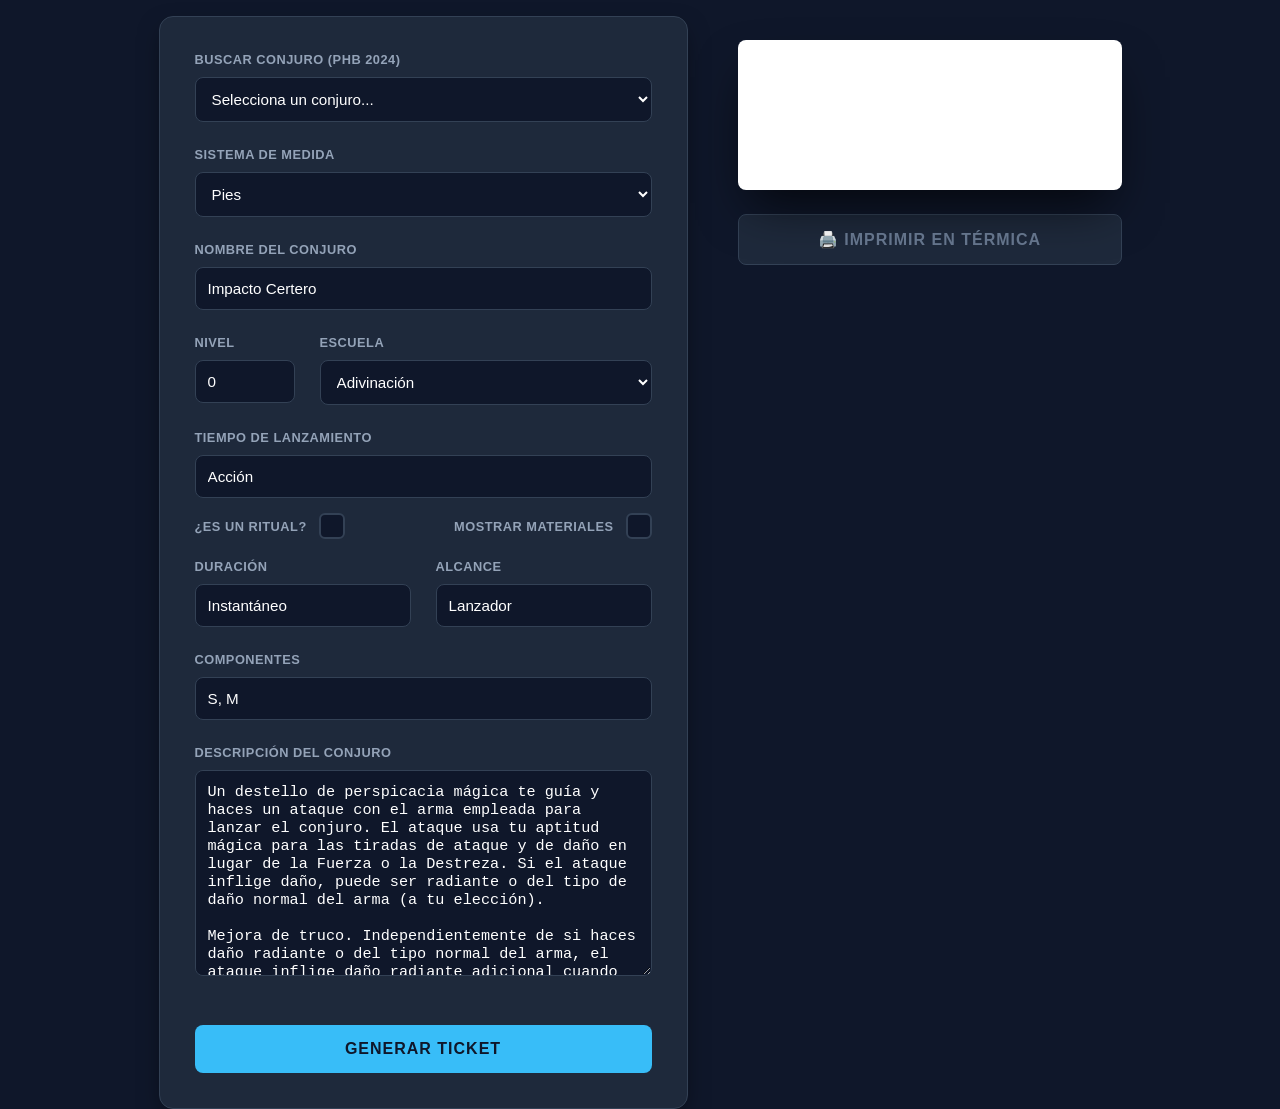
==== web/index.html @ 55b4f03f "Plantilla Conjuro" ====
<!DOCTYPE html>
<ht lang="es">

    <head>
        <meta charset="UTF-8">
        <title>Generador de Tickets D&D 2024</title>
        <style>
            :root {
                --bg-dark: #0f172a;
                --bg-card: #1e293b;
                --text-main: #f1f5f9;
                --accent: #38bdf8;
                --border-ui: #334155;
            }

            body {
                font-family: 'Segoe UI', Tahoma, Geneva, Verdana, sans-serif;
                margin: 0;
                padding-top: 1em;
                background-color: var(--bg-dark);
                color: var(--text-main);
                display: flex;
                flex-direction: column;
                align-items: center;
            }

            h2 {
                color: var(--accent);
                text-align: center;
                text-shadow: 0 2px 4px rgba(0, 0, 0, 0.3);
                display: none;
            }

            .main-container {
                display: flex;
                gap: 50px;
                max-width: 1200px;
                width: 100%;
                justify-content: center;
                align-items: flex-start;
            }

            #ticketForm {
                background: var(--bg-card);
                padding: 35px;
                border-radius: 14px;
                box-shadow: 0 10px 25px -5px rgba(0, 0, 0, 0.5);
                flex: 1;
                border: 1px solid var(--border-ui);
            }

            .form-row {
                display: flex;
                gap: 25px;
            }

            .form-group {
                flex: 1;
                margin-bottom: 25px;
            }

            label {
                display: block;
                font-size: 0.8rem;
                color: #94a3b8;
                font-weight: 700;
                text-transform: uppercase;
                margin-bottom: 10px;
                letter-spacing: 0.5px;
            }

            input,
            select,
            textarea {
                width: 100%;
                padding: 12px;
                background: var(--bg-dark);
                border: 1px solid var(--border-ui);
                border-radius: 8px;
                color: white;
                box-sizing: border-box;
                outline: none;
                transition: all 0.2s ease;
                font-size: 0.95rem;
            }

            input:focus,
            textarea:focus,
            select:focus {
                border-color: var(--accent);
                box-shadow: 0 0 0 2px rgba(56, 189, 248, 0.2);
            }

            .ritual-container {
                margin-top: 15px;
                margin-bottom: -15px;
                display: flex;
                justify-content: space-between;
            }

            .checkbox-container {
                display: inline-flex;
                align-items: center;
                cursor: pointer;
                user-select: none;
                gap: 12px;
            }

            .checkbox-container input {
                display: none;
            }

            .checkmark {
                height: 22px;
                width: 22px;
                border: 2px solid var(--border-ui);
                border-radius: 6px;
                position: relative;
                background: var(--bg-dark);
                transition: 0.2s;
            }

            .checkbox-container input:checked+.checkmark {
                background: var(--accent);
                border-color: var(--accent);
            }

            .checkmark:after {
                content: "";
                position: absolute;
                display: none;
                left: 7px;
                top: 3px;
                width: 5px;
                height: 10px;
                border: solid var(--bg-dark);
                border-width: 0 2px 2px 0;
                transform: rotate(45deg);
            }

            .checkbox-container input:checked+.checkmark:after {
                display: block;
            }

            button {
                width: 100%;
                margin-top: 20px;
                padding: 15px;
                background: var(--accent);
                color: var(--bg-dark);
                border: none;
                border-radius: 8px;
                font-weight: 800;
                font-size: 1rem;
                cursor: pointer;
                transition: 0.3s;
                text-transform: uppercase;
                letter-spacing: 1px;
            }

            button:hover {
                filter: brightness(1.1);
                transform: translateY(-2px);
                box-shadow: 0 4px 15px rgba(56, 189, 248, 0.4);
            }

            .canvas-container {
                position: sticky;
                top: 40px;
            }

            #btnPrint {
                width: 384px;
                margin-top: 20px;
                padding: 15px;
                background: #1e293b;
                color: #64748b;
                border: 1px solid var(--border-ui);
                border-radius: 8px;
                font-weight: 800;
                font-size: 1rem;
                cursor: pointer;
                transition: 0.3s;
                text-transform: uppercase;
                letter-spacing: 1px;
                display: block;
            }

            #btnPrint:disabled {
                cursor: not-allowed;
            }

            #btnPrint:disabled:hover {
                filter: none;
                transform: none;
                box-shadow: none;
            }

            canvas {
                background: white;
                border-radius: 8px;
                box-shadow: 0 25px 50px -12px rgba(0, 0, 0, 0.7);
            }
        </style>
    </head>

    <body>

        <h2>Generador de Ticket de Conjuro</h2>

        <div class="main-container">
            <!-- FORMULARIO -->
            <form id="ticketForm">
                <div class="form-group">
                    <label>Buscar Conjuro (PHB 2024)</label>
                    <select id="conjuroSelector" onchange="cargarDatosConjuro()">
                        <option value="">Selecciona un conjuro...</option>
                    </select>
                </div>

                <div class="form-group">
                    <label>Sistema de Medida</label>
                    <select id="unidadSelector" onchange="guardarPreferencias(); cargarDatosConjuro()">
                        <option value="pies">Pies</option>
                        <option value="metros">Metros</option>
                    </select>
                </div>

                <div class="form-group">
                    <label>Nombre del Conjuro</label>
                    <input type="text" name="nombre" value="Impacto Certero">
                </div>

                <div class="form-row">
                    <div class="form-group" style="flex: 0 0 100px;">
                        <label>Nivel</label>
                        <input type="number" name="nivel" value="0">
                    </div>
                    <div class="form-group">
                        <label>Escuela</label>
                        <select name="escuela">
                            <option value="EV">Evocación</option>
                            <option value="A">Abjuración</option>
                            <option value="C">Conjuración</option>
                            <option value="N">Nigromancia</option>
                            <option value="T">Transmutación</option>
                            <option value="EN">Encantamiento</option>
                            <option value="D" selected>Adivinación</option>
                            <option value="I">Ilusión</option>
                        </select>
                    </div>
                </div>

                <div class="form-group">
                    <label>Tiempo de Lanzamiento</label>
                    <input type="text" name="tiempo" value="Acción">
                    <div class="ritual-container">
                        <label class="checkbox-container">
                            <span>¿Es un Ritual?</span>
                            <input type="checkbox" name="ritual" onchange="generarTicket()">
                            <span class="checkmark"></span>
                        </label>
                        <label class="checkbox-container">
                            <span>Mostrar Materiales</span>
                            <input type="checkbox" id="chkMateriales"
                                onchange="guardarPreferencias(); cargarDatosConjuro()">
                            <span class="checkmark"></span>
                        </label>
                    </div>
                </div>

                <div class="form-row">
                    <div class="form-group">
                        <label>Duración</label>
                        <input type="text" name="duracion" value="Instantáneo">
                    </div>
                    <div class="form-group">
                        <label>Alcance</label>
                        <input type="text" name="rango" value="Lanzador">
                    </div>
                </div>

                <div class="form-group">
                    <label>Componentes</label>
                    <input type="text" name="componentes" value="S, M">
                </div>

                <div class="form-group">
                    <label>Descripción del Conjuro</label>
                    <textarea name="text" rows="10">Un destello de perspicacia mágica te guía y haces un ataque con el arma empleada para lanzar el conjuro. El ataque usa tu aptitud mágica para las tiradas de ataque y de daño en lugar de la Fuerza o la Destreza. Si el ataque inflige daño, puede ser radiante o del tipo de daño normal del arma (a tu elección).

Mejora de truco. Independientemente de si haces daño radiante o del tipo normal del arma, el ataque inflige daño radiante adicional cuando alcanzas los niveles 5 (1d6), 11 (2d6) y 17 (3d6).

Fuente: Manual del Jugador 2024 p. 294</textarea>
                </div>

                <button type="button" onclick="generarTicket()">Generar Ticket</button>
            </form>

            <!-- PREVISUALIZACIÓN -->
            <div class="canvas-container">
                <canvas id="ticketCanvas" width="384"></canvas>
                <button id="btnPrint" onclick="imprimirTicket()" disabled>
                    🖨️ IMPRIMIR EN TÉRMICA
                </button>
            </div>

        </div>

        <script>
            const escuelaMapInv = { "Abjuración": "A", "Conjuración": "C", "Adivinación": "D", "Encantamiento": "EN", "Evocación": "EV", "Ilusión": "I", "Nigromancia": "N", "Transmutación": "T" };

            // --- GESTIÓN DE PREFERENCIAS ---

            function guardarPreferencias() {
                const unidad = document.getElementById('unidadSelector').value;
                const materiales = document.getElementById('chkMateriales').checked;

                localStorage.setItem('pref_unidad', unidad);
                localStorage.setItem('pref_materiales', materiales);
            }

            function cargarPreferencias() {
                const unidadGuardada = localStorage.getItem('pref_unidad');
                const materialesGuardados = localStorage.getItem('pref_materiales');

                if (unidadGuardada) {
                    document.getElementById('unidadSelector').value = unidadGuardada;
                }
                if (materialesGuardados !== null) {
                    document.getElementById('chkMateriales').checked = (materialesGuardados === 'true');
                }
            }

            let baseDeDatos = [];

            async function inicializarBD() {
                try {
                    const respuesta = await fetch('./datos/PHB2024.json');
                    baseDeDatos = await respuesta.json();

                    const selector = document.getElementById('conjuroSelector');
                    // Ordenar alfabéticamente para el buscador
                    baseDeDatos.sort((a, b) => a.nombre.localeCompare(b.nombre));

                    baseDeDatos.forEach((c, index) => {
                        const opt = document.createElement('option');
                        opt.value = index;
                        opt.textContent = c.nombre;
                        selector.appendChild(opt);
                    });
                } catch (e) {
                    console.error("Error cargando el JSON:", e);
                }
            }

            cargarPreferencias();
            inicializarBD();

            async function cargarDatosConjuro() {
                const idx = document.getElementById('conjuroSelector').value;
                if (idx === "") return;

                const c = baseDeDatos[idx];
                const unidad = document.getElementById('unidadSelector').value; // 'pies' o 'metros'
                const form = document.getElementById('ticketForm');

                // 1. Datos básicos y Escuela
                form.nombre.value = c.nombre;
                form.nivel.value = c.nivel;
                form.escuela.value = escuelaMapInv[c.escuela] || c.escuela;
                form.tiempo.value = c.tiempo_de_lanzamiento.replace(/\s*\(.*?\)/g, "").trim();
                form.ritual.checked = c.ritual;
                form.componentes.value = c.componentes.join(", ");

                // 2. Lógica de Alcance (Array [pies, metros] o String "Lanzador")
                if (Array.isArray(c.alcance)) {
                    form.rango.value = (unidad === 'pies') ? c.alcance[0] : c.alcance[1];
                } else {
                    form.rango.value = c.alcance;
                }

                // 3. Duración + Concentración
                let duracionFinal = c.duracion;
                if (c.concentracion) {
                    // "Hasta 1 minuto" -> "Concentración, hasta 1 minuto"
                    duracionFinal = `Concentración, ${c.duracion.toLowerCase()}`;
                }
                form.duracion.value = duracionFinal;

                // 4. Descripción (Limpieza de <br> e Itálicas para el Canvas)
                let rawDesc = "";
                if (Array.isArray(c.descripcion)) {
                    rawDesc = (unidad === 'pies') ? c.descripcion[0] : c.descripcion[1];
                } else {
                    rawDesc = c.descripcion;
                }

                // Convertimos <br> en saltos de línea y quitamos etiquetas <i>
                // El Canvas no entiende HTML, así que lo limpiamos para el textarea
                form.text.value = rawDesc
                    .replace(/<br\s*\/?>/gi, '\n')
                    .replace(/<\/?[^>]+(>|$)/g, "");

                // --- LÓGICA CONDICIONAL DE MATERIALES ---
                const mostrarMat = document.getElementById('chkMateriales').checked;

                if (mostrarMat && c.materiales) {
                    form.text.value = `${c.materiales}\n\n${form.text.value}`;
                }

                // 5. Autogenerar el ticket
                generarTicket();
            }

            const basePX = 22.4;
            const em = (val) => `${val * basePX}px`;

            const STYLE = {
                padding: 12,
                lineHeight: 30,
                paraSpacing: 12,
                borderRadius: 8,
                fonts: {
                    title: `${em(1.5)} scaly-sans-caps-bold`,
                    nivel: `bold 20.8px scaly-sans`,
                    subtitle: `${em(1)} scaly-sans-italic`,
                    label: `bold ${em(1)} scaly-sans-bold`,
                    body: `${em(1)} scaly-sans`,
                    italic: `${em(1)} scaly-sans-italic`,
                    boldItalic: `${em(1)} scaly-sans-bold-italic`
                }
            };

            async function cargarFuentes() {
                const fuentes = [
                    new FontFace("scaly-sans-caps-bold", 'url("fonts/ScalySansCaps-Bold.otf")'),
                    new FontFace("scaly-sans", 'url("fonts/Scaly Sans.otf")'),
                    new FontFace("scaly-sans-italic", 'url("fonts/Scaly Sans Italic.otf")'),
                    new FontFace("scaly-sans-bold", 'url("fonts/Scaly Sans Bold.otf")'),
                    new FontFace("scaly-sans-bold-italic", 'url("fonts/Scaly Sans Bold Italic.otf")')
                ];
                for (let f of fuentes) {
                    try { await f.load(); document.fonts.add(f); } catch (e) { }
                }
                await document.fonts.ready;
            }

            function schoolText(s) {
                const schools = { "EV": "Evocación", "A": "Abjuración", "C": "Conjuración", "N": "Nigromancia", "T": "Transmutación", "EN": "Encantamiento", "D": "Adivinación", "I": "Ilusión" };
                return schools[s] || s;
            }

            async function generarTicket() {
                await cargarFuentes();
                const form = document.getElementById("ticketForm");
                const data = Object.fromEntries(new FormData(form));
                const textLines = data.text.split("\n").map(l => l.trim()).filter(l => l !== "");

                const canvas = document.getElementById("ticketCanvas");
                const ctx = canvas.getContext("2d");
                const maxWidth = canvas.width - (STYLE.padding * 2);

                // --- LÓGICA DEL NOMBRE (CORREGIDA) ---
                const nivelTxt = "NIVEL " + data.nivel;
                ctx.font = STYLE.fonts.nivel;
                const nw = ctx.measureText(nivelTxt).width;
                // Espacio real: ancho total - padding izquierdo - ancho del cuadro nivel - padding derecho nivel
                const nombreMaxWidth = canvas.width - STYLE.padding - (nw + 11);

                ctx.font = STYLE.fonts.title;
                const wordsNombre = data.nombre.split(' ');
                let line1 = "";
                let line2 = "";
                let offsetY = 0;
                const nombreLineHeight = 28;

                for (let i = 0; i < wordsNombre.length; i++) {
                    let word = wordsNombre[i];
                    // Probamos si la palabra cabe en la línea 1
                    let testLine = line1 + word + " ";

                    // Medimos en Mayúsculas para asegurar el peor de los casos
                    if (ctx.measureText(testLine).width <= nombreMaxWidth) {
                        line1 = testLine;
                    } else {
                        // Si NO cabe, esta palabra y las siguientes van a la línea 2
                        line2 = wordsNombre.slice(i).join(" ");
                        offsetY = nombreLineHeight;
                        break;
                    }
                }

                // --- FASE 1: CÁLCULO DE ALTURA DINÁMICA ---
                let calcY = 220 + offsetY;
                textLines.forEach((line, index) => {
                    let currentX = STYLE.padding;
                    let boldPhase = line.startsWith("Mejora") || line.startsWith("Con un espacio");
                    line.split(' ').forEach(p => {
                        ctx.font = line.startsWith("Fuente:") ? STYLE.fonts.italic : (boldPhase ? STYLE.fonts.boldItalic : STYLE.fonts.body);
                        let m = ctx.measureText(p + " ");
                        if (currentX + m.width > STYLE.padding + maxWidth) {
                            currentX = STYLE.padding;
                            calcY += STYLE.lineHeight;
                        }
                        currentX += m.width;
                        if (boldPhase && p.includes('.')) boldPhase = false;
                    });
                    calcY += index < textLines.length - 1 ? STYLE.lineHeight + STYLE.paraSpacing : STYLE.lineHeight;
                });
                canvas.height = calcY + STYLE.padding;

                // --- FASE 2: DIBUJO ---
                ctx.fillStyle = "white"; ctx.beginPath(); ctx.roundRect(0, 0, canvas.width, canvas.height, STYLE.borderRadius); ctx.fill();
                ctx.strokeStyle = "black"; ctx.lineWidth = 5; ctx.stroke();
                ctx.lineWidth = 10; ctx.beginPath(); ctx.moveTo(0, 0); ctx.lineTo(canvas.width, 0); ctx.stroke();

                ctx.fillStyle = "black"; ctx.textAlign = "left"; ctx.textBaseline = "top";

                // Dibujar Nombre (Original, no Mayúsculas)
                ctx.font = (line2 === "") ? STYLE.fonts.title : `bold ${em(1.3)} scaly-sans-caps-bold`;
                ctx.fillText(line1, STYLE.padding, 15);
                if (line2 !== "") {
                    ctx.fillText(line2, STYLE.padding, 15 + nombreLineHeight);
                }

                // Dibujar Nivel
                ctx.font = STYLE.fonts.nivel;
                const nivelX = canvas.width - nw - STYLE.padding;
                ctx.lineWidth = 1.5;
                ctx.strokeRect(nivelX - 5, 12, nw + 10, 35);
                ctx.fillText(nivelTxt, nivelX, 18);

                // Escuela y Divisores con OFFSET
                ctx.font = STYLE.fonts.subtitle;
                ctx.fillText(schoolText(data.escuela), STYLE.padding, 60 + offsetY);

                const drawDivider = (y) => {
                    ctx.lineWidth = 3; ctx.beginPath(); ctx.moveTo(STYLE.padding, y); ctx.lineTo(canvas.width - STYLE.padding, y); ctx.stroke();
                };
                drawDivider(95 + offsetY);

                const drawData = (l, v, x, y, a = "left") => {
                    ctx.textAlign = a; ctx.font = STYLE.fonts.label; ctx.fillText(l, x, y);
                    ctx.font = STYLE.fonts.body; ctx.fillText(v, x, y + 22);
                };
                drawData("TIEMPO", data.tiempo + (form.ritual.checked ? " (Ritual)" : ""), STYLE.padding, 110 + offsetY);
                drawData("ALCANCE", data.rango, canvas.width - STYLE.padding, 110 + offsetY, "right");
                drawData("DURACIÓN", data.duracion, STYLE.padding, 165 + offsetY);
                drawData("COMP.", data.componentes, canvas.width - STYLE.padding, 165 + offsetY, "right");

                ctx.textAlign = "left"; drawDivider(215 + offsetY);

                // --- FASE 4: TEXTO PRINCIPAL (JUSTIFICADO) ---
                let drawY = 230 + offsetY;
                textLines.forEach(line => {
                    const palabrasOriginales = line.split(' ');
                    let lineaActual = [];
                    let anchoActual = 0;
                    let boldPhase = line.startsWith("Mejora") || line.startsWith("Con un espacio");
                    let isFuente = line.startsWith("Fuente:");

                    palabrasOriginales.forEach((palabra) => {
                        ctx.font = isFuente ? STYLE.fonts.italic : (boldPhase ? STYLE.fonts.boldItalic : STYLE.fonts.body);
                        let metrics = ctx.measureText(palabra + " ");

                        if (anchoActual + metrics.width > maxWidth) {
                            let xParaEstaLinea = STYLE.padding;
                            let anchoSinEspacios = 0;
                            lineaActual.forEach(p => { ctx.font = p.font; anchoSinEspacios += ctx.measureText(p.txt).width; });
                            let espacioExtra = (lineaActual.length > 1) ? (maxWidth - anchoSinEspacios) / (lineaActual.length - 1) : 0;

                            lineaActual.forEach(p => {
                                ctx.font = p.font;
                                ctx.fillText(p.txt, xParaEstaLinea, drawY);
                                xParaEstaLinea += ctx.measureText(p.txt).width + espacioExtra;
                            });
                            drawY += STYLE.lineHeight; lineaActual = []; anchoActual = 0;
                        }
                        ctx.font = isFuente ? STYLE.fonts.italic : (boldPhase ? STYLE.fonts.boldItalic : STYLE.fonts.body);
                        lineaActual.push({ txt: palabra, font: ctx.font });
                        anchoActual += metrics.width;
                        if (boldPhase && palabra.includes('.')) boldPhase = false;
                    });

                    let xFinal = STYLE.padding;
                    lineaActual.forEach(p => {
                        ctx.font = p.font; ctx.fillText(p.txt + " ", xFinal, drawY);
                        xFinal += ctx.measureText(p.txt + " ").width;
                    });
                    drawY += STYLE.lineHeight + STYLE.paraSpacing;
                });

                const btnPrint = document.getElementById('btnPrint');
                if (btnPrint) { btnPrint.disabled = false; btnPrint.style.background = "var(--accent)"; btnPrint.style.color = "var(--bg-dark)"; }
            }
        </script>

        <script type="module">
            import { ThermalPrinterClient, WebBluetoothAdapter } from './js/index.js';

            window.imprimirTicket = imprimirTicket;

            async function imprimirTicket() {
                const canvas = document.getElementById('ticketCanvas');
                const ctx = canvas.getContext('2d');
                const btnPrint = document.getElementById('btnPrint');

                try {
                    btnPrint.innerText = "⏳ CONECTANDO...";

                    // 1. Inicializar cliente (Asegúrate de que ThermalPrinterClient esté disponible)
                    const adapter = new WebBluetoothAdapter();
                    const printer = new ThermalPrinterClient(adapter);

                    // 2. Conectar (Abrirá el popup del navegador para elegir dispositivo)
                    await printer.connect();

                    btnPrint.innerText = "📄 IMPRIMIENDO...";

                    // 3. Obtener datos del canvas
                    const imageData = ctx.getImageData(0, 0, canvas.width, canvas.height);

                    // 4. Mandar a imprimir
                    await printer.print(imageData, {
                        dither: 'threshold',
                        brightness: 110,
                        intensity: 120
                    });

                    // 5. Desconectar
                    await printer.disconnect();

                    btnPrint.innerText = "✅ ¡HECHO!";
                    setTimeout(() => btnPrint.innerText = "🖨️ IMPRIMIR EN TÉRMICA", 3000);

                } catch (error) {
                    console.error("Error de impresión:", error);
                    alert("No se pudo conectar con la impresora. Asegúrate de tener el Bluetooth activo.");
                    btnPrint.innerText = "❌ ERROR AL IMPRIMIR";
                    setTimeout(() => btnPrint.innerText = "🖨️ IMPRIMIR EN TÉRMICA", 3000);
                }
            }
        </script>
    </body>

    </html>
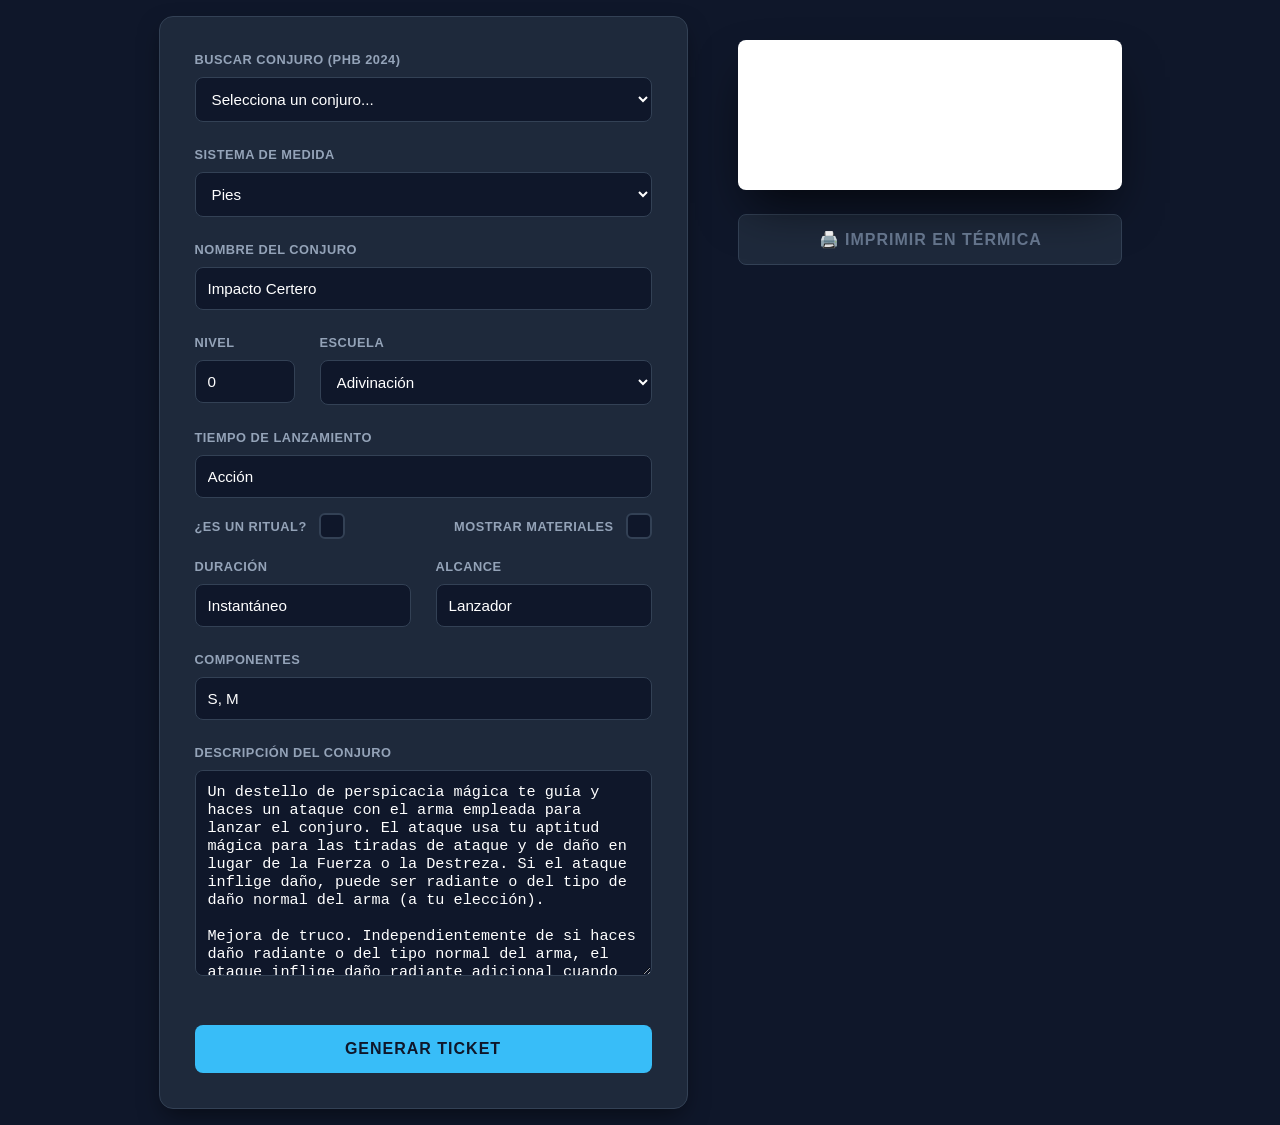
==== commit 913dbe8c: "Plantilla Conjuro" ====
--- a/web/index.html
+++ b/web/index.html
@@ -4,204 +4,7 @@
     <head>
         <meta charset="UTF-8">
         <title>Generador de Tickets D&D 2024</title>
-        <style>
-            :root {
-                --bg-dark: #0f172a;
-                --bg-card: #1e293b;
-                --text-main: #f1f5f9;
-                --accent: #38bdf8;
-                --border-ui: #334155;
-            }
-
-            body {
-                font-family: 'Segoe UI', Tahoma, Geneva, Verdana, sans-serif;
-                margin: 0;
-                padding-top: 1em;
-                background-color: var(--bg-dark);
-                color: var(--text-main);
-                display: flex;
-                flex-direction: column;
-                align-items: center;
-            }
-
-            h2 {
-                color: var(--accent);
-                text-align: center;
-                text-shadow: 0 2px 4px rgba(0, 0, 0, 0.3);
-                display: none;
-            }
-
-            .main-container {
-                display: flex;
-                gap: 50px;
-                max-width: 1200px;
-                width: 100%;
-                justify-content: center;
-                align-items: flex-start;
-            }
-
-            #ticketForm {
-                background: var(--bg-card);
-                padding: 35px;
-                border-radius: 14px;
-                box-shadow: 0 10px 25px -5px rgba(0, 0, 0, 0.5);
-                flex: 1;
-                border: 1px solid var(--border-ui);
-            }
-
-            .form-row {
-                display: flex;
-                gap: 25px;
-            }
-
-            .form-group {
-                flex: 1;
-                margin-bottom: 25px;
-            }
-
-            label {
-                display: block;
-                font-size: 0.8rem;
-                color: #94a3b8;
-                font-weight: 700;
-                text-transform: uppercase;
-                margin-bottom: 10px;
-                letter-spacing: 0.5px;
-            }
-
-            input,
-            select,
-            textarea {
-                width: 100%;
-                padding: 12px;
-                background: var(--bg-dark);
-                border: 1px solid var(--border-ui);
-                border-radius: 8px;
-                color: white;
-                box-sizing: border-box;
-                outline: none;
-                transition: all 0.2s ease;
-                font-size: 0.95rem;
-            }
-
-            input:focus,
-            textarea:focus,
-            select:focus {
-                border-color: var(--accent);
-                box-shadow: 0 0 0 2px rgba(56, 189, 248, 0.2);
-            }
-
-            .ritual-container {
-                margin-top: 15px;
-                margin-bottom: -15px;
-                display: flex;
-                justify-content: space-between;
-            }
-
-            .checkbox-container {
-                display: inline-flex;
-                align-items: center;
-                cursor: pointer;
-                user-select: none;
-                gap: 12px;
-            }
-
-            .checkbox-container input {
-                display: none;
-            }
-
-            .checkmark {
-                height: 22px;
-                width: 22px;
-                border: 2px solid var(--border-ui);
-                border-radius: 6px;
-                position: relative;
-                background: var(--bg-dark);
-                transition: 0.2s;
-            }
-
-            .checkbox-container input:checked+.checkmark {
-                background: var(--accent);
-                border-color: var(--accent);
-            }
-
-            .checkmark:after {
-                content: "";
-                position: absolute;
-                display: none;
-                left: 7px;
-                top: 3px;
-                width: 5px;
-                height: 10px;
-                border: solid var(--bg-dark);
-                border-width: 0 2px 2px 0;
-                transform: rotate(45deg);
-            }
-
-            .checkbox-container input:checked+.checkmark:after {
-                display: block;
-            }
-
-            button {
-                width: 100%;
-                margin-top: 20px;
-                padding: 15px;
-                background: var(--accent);
-                color: var(--bg-dark);
-                border: none;
-                border-radius: 8px;
-                font-weight: 800;
-                font-size: 1rem;
-                cursor: pointer;
-                transition: 0.3s;
-                text-transform: uppercase;
-                letter-spacing: 1px;
-            }
-
-            button:hover {
-                filter: brightness(1.1);
-                transform: translateY(-2px);
-                box-shadow: 0 4px 15px rgba(56, 189, 248, 0.4);
-            }
-
-            .canvas-container {
-                position: sticky;
-                top: 40px;
-            }
-
-            #btnPrint {
-                width: 384px;
-                margin-top: 20px;
-                padding: 15px;
-                background: #1e293b;
-                color: #64748b;
-                border: 1px solid var(--border-ui);
-                border-radius: 8px;
-                font-weight: 800;
-                font-size: 1rem;
-                cursor: pointer;
-                transition: 0.3s;
-                text-transform: uppercase;
-                letter-spacing: 1px;
-                display: block;
-            }
-
-            #btnPrint:disabled {
-                cursor: not-allowed;
-            }
-
-            #btnPrint:disabled:hover {
-                filter: none;
-                transform: none;
-                box-shadow: none;
-            }
-
-            canvas {
-                background: white;
-                border-radius: 8px;
-                box-shadow: 0 25px 50px -12px rgba(0, 0, 0, 0.7);
-            }
-        </style>
+        <link rel="stylesheet" href="css/main.css">
     </head>
 
     <body>
@@ -307,341 +110,8 @@
 
         </div>
 
-        <script>
-            const escuelaMapInv = { "Abjuración": "A", "Conjuración": "C", "Adivinación": "D", "Encantamiento": "EN", "Evocación": "EV", "Ilusión": "I", "Nigromancia": "N", "Transmutación": "T" };
-
-            // --- GESTIÓN DE PREFERENCIAS ---
-
-            function guardarPreferencias() {
-                const unidad = document.getElementById('unidadSelector').value;
-                const materiales = document.getElementById('chkMateriales').checked;
-
-                localStorage.setItem('pref_unidad', unidad);
-                localStorage.setItem('pref_materiales', materiales);
-            }
-
-            function cargarPreferencias() {
-                const unidadGuardada = localStorage.getItem('pref_unidad');
-                const materialesGuardados = localStorage.getItem('pref_materiales');
-
-                if (unidadGuardada) {
-                    document.getElementById('unidadSelector').value = unidadGuardada;
-                }
-                if (materialesGuardados !== null) {
-                    document.getElementById('chkMateriales').checked = (materialesGuardados === 'true');
-                }
-            }
-
-            let baseDeDatos = [];
-
-            async function inicializarBD() {
-                try {
-                    const respuesta = await fetch('./datos/PHB2024.json');
-                    baseDeDatos = await respuesta.json();
-
-                    const selector = document.getElementById('conjuroSelector');
-                    // Ordenar alfabéticamente para el buscador
-                    baseDeDatos.sort((a, b) => a.nombre.localeCompare(b.nombre));
-
-                    baseDeDatos.forEach((c, index) => {
-                        const opt = document.createElement('option');
-                        opt.value = index;
-                        opt.textContent = c.nombre;
-                        selector.appendChild(opt);
-                    });
-                } catch (e) {
-                    console.error("Error cargando el JSON:", e);
-                }
-            }
-
-            cargarPreferencias();
-            inicializarBD();
-
-            async function cargarDatosConjuro() {
-                const idx = document.getElementById('conjuroSelector').value;
-                if (idx === "") return;
-
-                const c = baseDeDatos[idx];
-                const unidad = document.getElementById('unidadSelector').value; // 'pies' o 'metros'
-                const form = document.getElementById('ticketForm');
-
-                // 1. Datos básicos y Escuela
-                form.nombre.value = c.nombre;
-                form.nivel.value = c.nivel;
-                form.escuela.value = escuelaMapInv[c.escuela] || c.escuela;
-                form.tiempo.value = c.tiempo_de_lanzamiento.replace(/\s*\(.*?\)/g, "").trim();
-                form.ritual.checked = c.ritual;
-                form.componentes.value = c.componentes.join(", ");
-
-                // 2. Lógica de Alcance (Array [pies, metros] o String "Lanzador")
-                if (Array.isArray(c.alcance)) {
-                    form.rango.value = (unidad === 'pies') ? c.alcance[0] : c.alcance[1];
-                } else {
-                    form.rango.value = c.alcance;
-                }
-
-                // 3. Duración + Concentración
-                let duracionFinal = c.duracion;
-                if (c.concentracion) {
-                    // "Hasta 1 minuto" -> "Concentración, hasta 1 minuto"
-                    duracionFinal = `Concentración, ${c.duracion.toLowerCase()}`;
-                }
-                form.duracion.value = duracionFinal;
-
-                // 4. Descripción (Limpieza de <br> e Itálicas para el Canvas)
-                let rawDesc = "";
-                if (Array.isArray(c.descripcion)) {
-                    rawDesc = (unidad === 'pies') ? c.descripcion[0] : c.descripcion[1];
-                } else {
-                    rawDesc = c.descripcion;
-                }
-
-                // Convertimos <br> en saltos de línea y quitamos etiquetas <i>
-                // El Canvas no entiende HTML, así que lo limpiamos para el textarea
-                form.text.value = rawDesc
-                    .replace(/<br\s*\/?>/gi, '\n')
-                    .replace(/<\/?[^>]+(>|$)/g, "");
-
-                // --- LÓGICA CONDICIONAL DE MATERIALES ---
-                const mostrarMat = document.getElementById('chkMateriales').checked;
-
-                if (mostrarMat && c.materiales) {
-                    form.text.value = `${c.materiales}\n\n${form.text.value}`;
-                }
-
-                // 5. Autogenerar el ticket
-                generarTicket();
-            }
-
-            const basePX = 22.4;
-            const em = (val) => `${val * basePX}px`;
-
-            const STYLE = {
-                padding: 12,
-                lineHeight: 30,
-                paraSpacing: 12,
-                borderRadius: 8,
-                fonts: {
-                    title: `${em(1.5)} scaly-sans-caps-bold`,
-                    nivel: `bold 20.8px scaly-sans`,
-                    subtitle: `${em(1)} scaly-sans-italic`,
-                    label: `bold ${em(1)} scaly-sans-bold`,
-                    body: `${em(1)} scaly-sans`,
-                    italic: `${em(1)} scaly-sans-italic`,
-                    boldItalic: `${em(1)} scaly-sans-bold-italic`
-                }
-            };
-
-            async function cargarFuentes() {
-                const fuentes = [
-                    new FontFace("scaly-sans-caps-bold", 'url("fonts/ScalySansCaps-Bold.otf")'),
-                    new FontFace("scaly-sans", 'url("fonts/Scaly Sans.otf")'),
-                    new FontFace("scaly-sans-italic", 'url("fonts/Scaly Sans Italic.otf")'),
-                    new FontFace("scaly-sans-bold", 'url("fonts/Scaly Sans Bold.otf")'),
-                    new FontFace("scaly-sans-bold-italic", 'url("fonts/Scaly Sans Bold Italic.otf")')
-                ];
-                for (let f of fuentes) {
-                    try { await f.load(); document.fonts.add(f); } catch (e) { }
-                }
-                await document.fonts.ready;
-            }
-
-            function schoolText(s) {
-                const schools = { "EV": "Evocación", "A": "Abjuración", "C": "Conjuración", "N": "Nigromancia", "T": "Transmutación", "EN": "Encantamiento", "D": "Adivinación", "I": "Ilusión" };
-                return schools[s] || s;
-            }
-
-            async function generarTicket() {
-                await cargarFuentes();
-                const form = document.getElementById("ticketForm");
-                const data = Object.fromEntries(new FormData(form));
-                const textLines = data.text.split("\n").map(l => l.trim()).filter(l => l !== "");
-
-                const canvas = document.getElementById("ticketCanvas");
-                const ctx = canvas.getContext("2d");
-                const maxWidth = canvas.width - (STYLE.padding * 2);
-
-                // --- LÓGICA DEL NOMBRE (CORREGIDA) ---
-                const nivelTxt = "NIVEL " + data.nivel;
-                ctx.font = STYLE.fonts.nivel;
-                const nw = ctx.measureText(nivelTxt).width;
-                // Espacio real: ancho total - padding izquierdo - ancho del cuadro nivel - padding derecho nivel
-                const nombreMaxWidth = canvas.width - STYLE.padding - (nw + 11);
-
-                ctx.font = STYLE.fonts.title;
-                const wordsNombre = data.nombre.split(' ');
-                let line1 = "";
-                let line2 = "";
-                let offsetY = 0;
-                const nombreLineHeight = 28;
-
-                for (let i = 0; i < wordsNombre.length; i++) {
-                    let word = wordsNombre[i];
-                    // Probamos si la palabra cabe en la línea 1
-                    let testLine = line1 + word + " ";
-
-                    // Medimos en Mayúsculas para asegurar el peor de los casos
-                    if (ctx.measureText(testLine).width <= nombreMaxWidth) {
-                        line1 = testLine;
-                    } else {
-                        // Si NO cabe, esta palabra y las siguientes van a la línea 2
-                        line2 = wordsNombre.slice(i).join(" ");
-                        offsetY = nombreLineHeight;
-                        break;
-                    }
-                }
-
-                // --- FASE 1: CÁLCULO DE ALTURA DINÁMICA ---
-                let calcY = 220 + offsetY;
-                textLines.forEach((line, index) => {
-                    let currentX = STYLE.padding;
-                    let boldPhase = line.startsWith("Mejora") || line.startsWith("Con un espacio");
-                    line.split(' ').forEach(p => {
-                        ctx.font = line.startsWith("Fuente:") ? STYLE.fonts.italic : (boldPhase ? STYLE.fonts.boldItalic : STYLE.fonts.body);
-                        let m = ctx.measureText(p + " ");
-                        if (currentX + m.width > STYLE.padding + maxWidth) {
-                            currentX = STYLE.padding;
-                            calcY += STYLE.lineHeight;
-                        }
-                        currentX += m.width;
-                        if (boldPhase && p.includes('.')) boldPhase = false;
-                    });
-                    calcY += index < textLines.length - 1 ? STYLE.lineHeight + STYLE.paraSpacing : STYLE.lineHeight;
-                });
-                canvas.height = calcY + STYLE.padding;
-
-                // --- FASE 2: DIBUJO ---
-                ctx.fillStyle = "white"; ctx.beginPath(); ctx.roundRect(0, 0, canvas.width, canvas.height, STYLE.borderRadius); ctx.fill();
-                ctx.strokeStyle = "black"; ctx.lineWidth = 5; ctx.stroke();
-                ctx.lineWidth = 10; ctx.beginPath(); ctx.moveTo(0, 0); ctx.lineTo(canvas.width, 0); ctx.stroke();
-
-                ctx.fillStyle = "black"; ctx.textAlign = "left"; ctx.textBaseline = "top";
-
-                // Dibujar Nombre (Original, no Mayúsculas)
-                ctx.font = (line2 === "") ? STYLE.fonts.title : `bold ${em(1.3)} scaly-sans-caps-bold`;
-                ctx.fillText(line1, STYLE.padding, 15);
-                if (line2 !== "") {
-                    ctx.fillText(line2, STYLE.padding, 15 + nombreLineHeight);
-                }
-
-                // Dibujar Nivel
-                ctx.font = STYLE.fonts.nivel;
-                const nivelX = canvas.width - nw - STYLE.padding;
-                ctx.lineWidth = 1.5;
-                ctx.strokeRect(nivelX - 5, 12, nw + 10, 35);
-                ctx.fillText(nivelTxt, nivelX, 18);
-
-                // Escuela y Divisores con OFFSET
-                ctx.font = STYLE.fonts.subtitle;
-                ctx.fillText(schoolText(data.escuela), STYLE.padding, 60 + offsetY);
-
-                const drawDivider = (y) => {
-                    ctx.lineWidth = 3; ctx.beginPath(); ctx.moveTo(STYLE.padding, y); ctx.lineTo(canvas.width - STYLE.padding, y); ctx.stroke();
-                };
-                drawDivider(95 + offsetY);
-
-                const drawData = (l, v, x, y, a = "left") => {
-                    ctx.textAlign = a; ctx.font = STYLE.fonts.label; ctx.fillText(l, x, y);
-                    ctx.font = STYLE.fonts.body; ctx.fillText(v, x, y + 22);
-                };
-                drawData("TIEMPO", data.tiempo + (form.ritual.checked ? " (Ritual)" : ""), STYLE.padding, 110 + offsetY);
-                drawData("ALCANCE", data.rango, canvas.width - STYLE.padding, 110 + offsetY, "right");
-                drawData("DURACIÓN", data.duracion, STYLE.padding, 165 + offsetY);
-                drawData("COMP.", data.componentes, canvas.width - STYLE.padding, 165 + offsetY, "right");
-
-                ctx.textAlign = "left"; drawDivider(215 + offsetY);
-
-                // --- FASE 4: TEXTO PRINCIPAL (JUSTIFICADO) ---
-                let drawY = 230 + offsetY;
-                textLines.forEach(line => {
-                    const palabrasOriginales = line.split(' ');
-                    let lineaActual = [];
-                    let anchoActual = 0;
-                    let boldPhase = line.startsWith("Mejora") || line.startsWith("Con un espacio");
-                    let isFuente = line.startsWith("Fuente:");
-
-                    palabrasOriginales.forEach((palabra) => {
-                        ctx.font = isFuente ? STYLE.fonts.italic : (boldPhase ? STYLE.fonts.boldItalic : STYLE.fonts.body);
-                        let metrics = ctx.measureText(palabra + " ");
-
-                        if (anchoActual + metrics.width > maxWidth) {
-                            let xParaEstaLinea = STYLE.padding;
-                            let anchoSinEspacios = 0;
-                            lineaActual.forEach(p => { ctx.font = p.font; anchoSinEspacios += ctx.measureText(p.txt).width; });
-                            let espacioExtra = (lineaActual.length > 1) ? (maxWidth - anchoSinEspacios) / (lineaActual.length - 1) : 0;
-
-                            lineaActual.forEach(p => {
-                                ctx.font = p.font;
-                                ctx.fillText(p.txt, xParaEstaLinea, drawY);
-                                xParaEstaLinea += ctx.measureText(p.txt).width + espacioExtra;
-                            });
-                            drawY += STYLE.lineHeight; lineaActual = []; anchoActual = 0;
-                        }
-                        ctx.font = isFuente ? STYLE.fonts.italic : (boldPhase ? STYLE.fonts.boldItalic : STYLE.fonts.body);
-                        lineaActual.push({ txt: palabra, font: ctx.font });
-                        anchoActual += metrics.width;
-                        if (boldPhase && palabra.includes('.')) boldPhase = false;
-                    });
-
-                    let xFinal = STYLE.padding;
-                    lineaActual.forEach(p => {
-                        ctx.font = p.font; ctx.fillText(p.txt + " ", xFinal, drawY);
-                        xFinal += ctx.measureText(p.txt + " ").width;
-                    });
-                    drawY += STYLE.lineHeight + STYLE.paraSpacing;
-                });
-
-                const btnPrint = document.getElementById('btnPrint');
-                if (btnPrint) { btnPrint.disabled = false; btnPrint.style.background = "var(--accent)"; btnPrint.style.color = "var(--bg-dark)"; }
-            }
-        </script>
-
-        <script type="module">
-            import { ThermalPrinterClient, WebBluetoothAdapter } from './js/index.js';
-
-            window.imprimirTicket = imprimirTicket;
-
-            async function imprimirTicket() {
-                const canvas = document.getElementById('ticketCanvas');
-                const ctx = canvas.getContext('2d');
-                const btnPrint = document.getElementById('btnPrint');
-
-                try {
-                    btnPrint.innerText = "⏳ CONECTANDO...";
-
-                    // 1. Inicializar cliente (Asegúrate de que ThermalPrinterClient esté disponible)
-                    const adapter = new WebBluetoothAdapter();
-                    const printer = new ThermalPrinterClient(adapter);
-
-                    // 2. Conectar (Abrirá el popup del navegador para elegir dispositivo)
-                    await printer.connect();
-
-                    btnPrint.innerText = "📄 IMPRIMIENDO...";
-
-                    // 3. Obtener datos del canvas
-                    const imageData = ctx.getImageData(0, 0, canvas.width, canvas.height);
-
-                    // 4. Mandar a imprimir
-                    await printer.print(imageData, {
-                        dither: 'threshold',
-                        brightness: 110,
-                        intensity: 120
-                    });
-
-                    // 5. Desconectar
-                    await printer.disconnect();
-
-                    btnPrint.innerText = "✅ ¡HECHO!";
-                    setTimeout(() => btnPrint.innerText = "🖨️ IMPRIMIR EN TÉRMICA", 3000);
-
-                } catch (error) {
-                    console.error("Error de impresión:", error);
-                    alert("No se pudo conectar con la impresora. Asegúrate de tener el Bluetooth activo.");
-                    btnPrint.innerText = "❌ ERROR AL IMPRIMIR";
-                    setTimeout(() => btnPrint.innerText = "🖨️ IMPRIMIR EN TÉRMICA", 3000);
-                }
-            }
-        </script>
+        <script src="js/main.js"></script>
+        <script type="module" src="js/print.js"></script>
     </body>
 
     </html>
--- a/web/css/main.css
+++ b/web/css/main.css
@@ -0,0 +1,196 @@
+:root {
+  --bg-dark: #0f172a;
+  --bg-card: #1e293b;
+  --text-main: #f1f5f9;
+  --accent: #38bdf8;
+  --border-ui: #334155;
+}
+
+body {
+  font-family: "Segoe UI", Tahoma, Geneva, Verdana, sans-serif;
+  margin: 0;
+  padding: 1em 0;
+  background-color: var(--bg-dark);
+  color: var(--text-main);
+  display: flex;
+  flex-direction: column;
+  align-items: center;
+}
+
+h2 {
+  color: var(--accent);
+  text-align: center;
+  text-shadow: 0 2px 4px rgba(0, 0, 0, 0.3);
+  display: none;
+}
+
+.main-container {
+  display: flex;
+  gap: 50px;
+  max-width: 1200px;
+  width: 100%;
+  justify-content: center;
+  align-items: flex-start;
+}
+
+#ticketForm {
+  background: var(--bg-card);
+  padding: 35px;
+  border-radius: 14px;
+  box-shadow: 0 10px 25px -5px rgba(0, 0, 0, 0.5);
+  flex: 1;
+  border: 1px solid var(--border-ui);
+}
+
+.form-row {
+  display: flex;
+  gap: 25px;
+}
+
+.form-group {
+  flex: 1;
+  margin-bottom: 25px;
+}
+
+label {
+  display: block;
+  font-size: 0.8rem;
+  color: #94a3b8;
+  font-weight: 700;
+  text-transform: uppercase;
+  margin-bottom: 10px;
+  letter-spacing: 0.5px;
+}
+
+input,
+select,
+textarea {
+  width: 100%;
+  padding: 12px;
+  background: var(--bg-dark);
+  border: 1px solid var(--border-ui);
+  border-radius: 8px;
+  color: white;
+  box-sizing: border-box;
+  outline: none;
+  transition: all 0.2s ease;
+  font-size: 0.95rem;
+}
+
+input:focus,
+textarea:focus,
+select:focus {
+  border-color: var(--accent);
+  box-shadow: 0 0 0 2px rgba(56, 189, 248, 0.2);
+}
+
+.ritual-container {
+  margin-top: 15px;
+  margin-bottom: -15px;
+  display: flex;
+  justify-content: space-between;
+}
+
+.checkbox-container {
+  display: inline-flex;
+  align-items: center;
+  cursor: pointer;
+  user-select: none;
+  gap: 12px;
+}
+
+.checkbox-container input {
+  display: none;
+}
+
+.checkmark {
+  height: 22px;
+  width: 22px;
+  border: 2px solid var(--border-ui);
+  border-radius: 6px;
+  position: relative;
+  background: var(--bg-dark);
+  transition: 0.2s;
+}
+
+.checkbox-container input:checked + .checkmark {
+  background: var(--accent);
+  border-color: var(--accent);
+}
+
+.checkmark:after {
+  content: "";
+  position: absolute;
+  display: none;
+  left: 7px;
+  top: 3px;
+  width: 5px;
+  height: 10px;
+  border: solid var(--bg-dark);
+  border-width: 0 2px 2px 0;
+  transform: rotate(45deg);
+}
+
+.checkbox-container input:checked + .checkmark:after {
+  display: block;
+}
+
+button {
+  width: 100%;
+  margin-top: 20px;
+  padding: 15px;
+  background: var(--accent);
+  color: var(--bg-dark);
+  border: none;
+  border-radius: 8px;
+  font-weight: 800;
+  font-size: 1rem;
+  cursor: pointer;
+  transition: 0.3s;
+  text-transform: uppercase;
+  letter-spacing: 1px;
+}
+
+button:hover {
+  filter: brightness(1.1);
+  transform: translateY(-2px);
+  box-shadow: 0 4px 15px rgba(56, 189, 248, 0.4);
+}
+
+.canvas-container {
+  position: sticky;
+  top: 40px;
+}
+
+#btnPrint {
+  width: 384px;
+  margin-top: 20px;
+  padding: 15px;
+  background: #1e293b;
+  color: #64748b;
+  border: 1px solid var(--border-ui);
+  border-radius: 8px;
+  font-weight: 800;
+  font-size: 1rem;
+  cursor: pointer;
+  transition: 0.3s;
+  text-transform: uppercase;
+  letter-spacing: 1px;
+  display: block;
+}
+
+#btnPrint:disabled {
+  cursor: not-allowed;
+}
+
+#btnPrint:disabled:hover {
+  filter: none;
+  transform: none;
+  box-shadow: none;
+}
+
+canvas {
+  background: white;
+  border-radius: 8px;
+  box-shadow: 0 25px 50px -12px rgba(0, 0, 0, 0.7);
+}
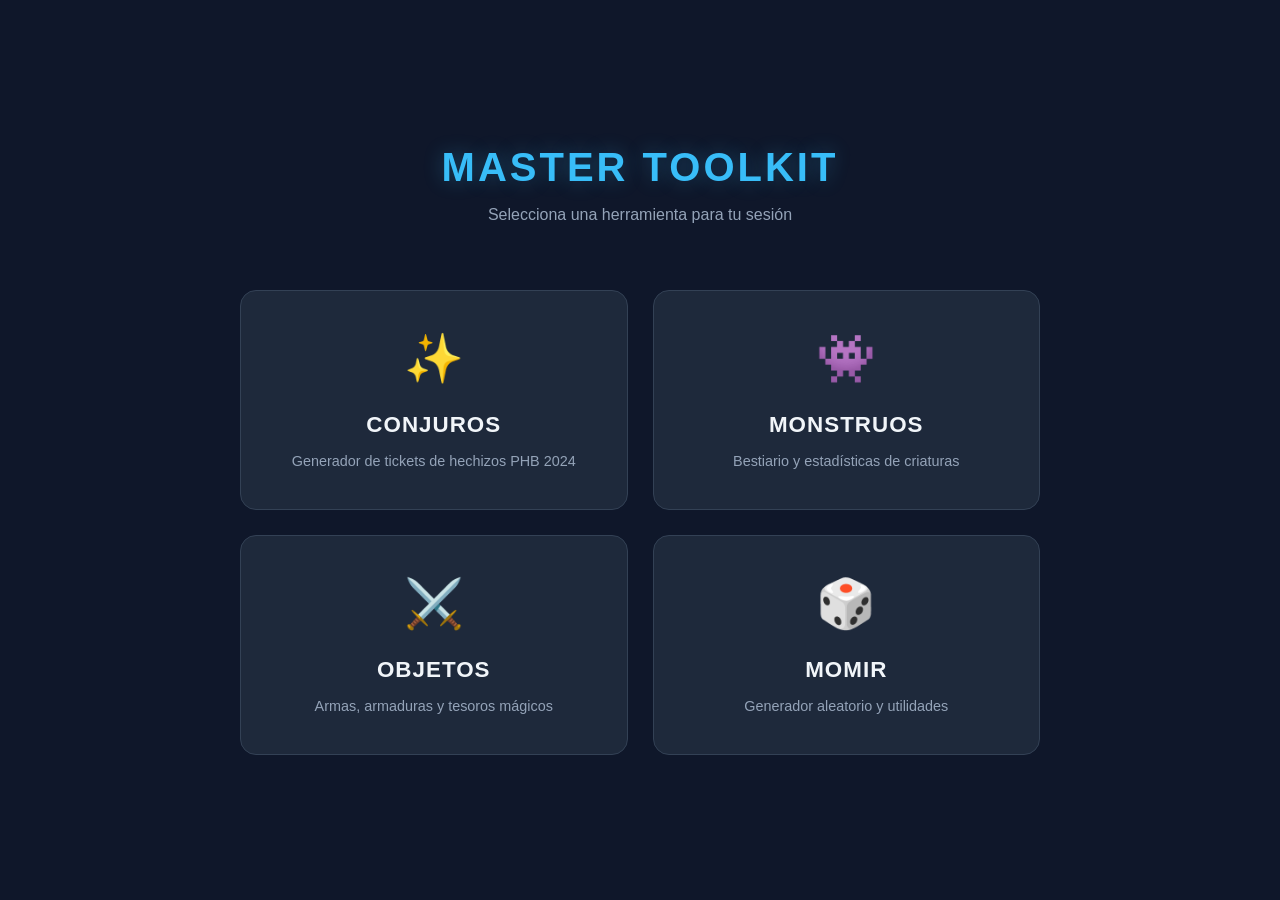
==== commit 7862aba5: "Index" ====
--- a/web/index.html
+++ b/web/index.html
@@ -1,117 +1,49 @@
 <!DOCTYPE html>
-<ht lang="es">
+<html lang="es">
 
-    <head>
-        <meta charset="UTF-8">
-        <title>Generador de Tickets D&D 2024</title>
-        <link rel="stylesheet" href="css/main.css">
-    </head>
+<head>
+    <meta charset="UTF-8">
+    <meta name="viewport" content="width=device-width, initial-scale=1.0">
+    <title>Gestor de Campaña - D&D 2024</title>
+    <link rel="stylesheet" href="css/main.css">
+    <link rel="stylesheet" href="css/index.css">
+</head>
 
-    <body>
+<body>
 
-        <h2>Generador de Ticket de Conjuro</h2>
+    <header>
+        <h1>Master Toolkit</h1>
+        <p>Selecciona una herramienta para tu sesión</p>
+    </header>
 
-        <div class="main-container">
-            <!-- FORMULARIO -->
-            <form id="ticketForm">
-                <div class="form-group">
-                    <label>Buscar Conjuro (PHB 2024)</label>
-                    <select id="conjuroSelector" onchange="cargarDatosConjuro()">
-                        <option value="">Selecciona un conjuro...</option>
-                    </select>
-                </div>
+    <div class="menu-grid">
 
-                <div class="form-group">
-                    <label>Sistema de Medida</label>
-                    <select id="unidadSelector" onchange="guardarPreferencias(); cargarDatosConjuro()">
-                        <option value="pies">Pies</option>
-                        <option value="metros">Metros</option>
-                    </select>
-                </div>
+        <a href="conjuros.html" class="card">
+            <div class="icon">✨</div>
+            <h3>Conjuros</h3>
+            <p>Generador de tickets de hechizos PHB 2024</p>
+        </a>
 
-                <div class="form-group">
-                    <label>Nombre del Conjuro</label>
-                    <input type="text" name="nombre" value="Impacto Certero">
-                </div>
+        <a href="monstruos.html" class="card">
+            <div class="icon">👾</div>
+            <h3>Monstruos</h3>
+            <p>Bestiario y estadísticas de criaturas</p>
+        </a>
 
-                <div class="form-row">
-                    <div class="form-group" style="flex: 0 0 100px;">
-                        <label>Nivel</label>
-                        <input type="number" name="nivel" value="0">
-                    </div>
-                    <div class="form-group">
-                        <label>Escuela</label>
-                        <select name="escuela">
-                            <option value="EV">Evocación</option>
-                            <option value="A">Abjuración</option>
-                            <option value="C">Conjuración</option>
-                            <option value="N">Nigromancia</option>
-                            <option value="T">Transmutación</option>
-                            <option value="EN">Encantamiento</option>
-                            <option value="D" selected>Adivinación</option>
-                            <option value="I">Ilusión</option>
-                        </select>
-                    </div>
-                </div>
+        <a href="objetos.html" class="card">
+            <div class="icon">⚔️</div>
+            <h3>Objetos</h3>
+            <p>Armas, armaduras y tesoros mágicos</p>
+        </a>
 
-                <div class="form-group">
-                    <label>Tiempo de Lanzamiento</label>
-                    <input type="text" name="tiempo" value="Acción">
-                    <div class="ritual-container">
-                        <label class="checkbox-container">
-                            <span>¿Es un Ritual?</span>
-                            <input type="checkbox" name="ritual" onchange="generarTicket()">
-                            <span class="checkmark"></span>
-                        </label>
-                        <label class="checkbox-container">
-                            <span>Mostrar Materiales</span>
-                            <input type="checkbox" id="chkMateriales"
-                                onchange="guardarPreferencias(); cargarDatosConjuro()">
-                            <span class="checkmark"></span>
-                        </label>
-                    </div>
-                </div>
+        <a href="momir.html" class="card">
+            <div class="icon">🎲</div>
+            <h3>Momir</h3>
+            <p>Generador aleatorio y utilidades</p>
+        </a>
 
-                <div class="form-row">
-                    <div class="form-group">
-                        <label>Duración</label>
-                        <input type="text" name="duracion" value="Instantáneo">
-                    </div>
-                    <div class="form-group">
-                        <label>Alcance</label>
-                        <input type="text" name="rango" value="Lanzador">
-                    </div>
-                </div>
+    </div>
 
-                <div class="form-group">
-                    <label>Componentes</label>
-                    <input type="text" name="componentes" value="S, M">
-                </div>
+</body>
 
-                <div class="form-group">
-                    <label>Descripción del Conjuro</label>
-                    <textarea name="text" rows="10">Un destello de perspicacia mágica te guía y haces un ataque con el arma empleada para lanzar el conjuro. El ataque usa tu aptitud mágica para las tiradas de ataque y de daño en lugar de la Fuerza o la Destreza. Si el ataque inflige daño, puede ser radiante o del tipo de daño normal del arma (a tu elección).
-
-Mejora de truco. Independientemente de si haces daño radiante o del tipo normal del arma, el ataque inflige daño radiante adicional cuando alcanzas los niveles 5 (1d6), 11 (2d6) y 17 (3d6).
-
-Fuente: Manual del Jugador 2024 p. 294</textarea>
-                </div>
-
-                <button type="button" onclick="generarTicket()">Generar Ticket</button>
-            </form>
-
-            <!-- PREVISUALIZACIÓN -->
-            <div class="canvas-container">
-                <canvas id="ticketCanvas" width="384"></canvas>
-                <button id="btnPrint" onclick="imprimirTicket()" disabled>
-                    🖨️ IMPRIMIR EN TÉRMICA
-                </button>
-            </div>
-
-        </div>
-
-        <script src="js/main.js"></script>
-        <script type="module" src="js/print.js"></script>
-    </body>
-
-    </html>+</html>
--- a/web/css/main.css
+++ b/web/css/main.css
@@ -4,12 +4,12 @@
   --text-main: #f1f5f9;
   --accent: #38bdf8;
   --border-ui: #334155;
+  --transition: all 0.3s cubic-bezier(0.4, 0, 0.2, 1);
 }
 
 body {
   font-family: "Segoe UI", Tahoma, Geneva, Verdana, sans-serif;
   margin: 0;
-  padding: 1em 0;
   background-color: var(--bg-dark);
   color: var(--text-main);
   display: flex;
@@ -17,127 +17,8 @@
   align-items: center;
 }
 
-h2 {
-  color: var(--accent);
-  text-align: center;
-  text-shadow: 0 2px 4px rgba(0, 0, 0, 0.3);
-  display: none;
-}
-
-.main-container {
-  display: flex;
-  gap: 50px;
-  max-width: 1200px;
-  width: 100%;
-  justify-content: center;
-  align-items: flex-start;
-}
-
-#ticketForm {
-  background: var(--bg-card);
-  padding: 35px;
-  border-radius: 14px;
-  box-shadow: 0 10px 25px -5px rgba(0, 0, 0, 0.5);
-  flex: 1;
-  border: 1px solid var(--border-ui);
-}
-
-.form-row {
-  display: flex;
-  gap: 25px;
-}
-
-.form-group {
-  flex: 1;
-  margin-bottom: 25px;
-}
-
-label {
-  display: block;
-  font-size: 0.8rem;
-  color: #94a3b8;
-  font-weight: 700;
-  text-transform: uppercase;
-  margin-bottom: 10px;
-  letter-spacing: 0.5px;
-}
-
-input,
-select,
-textarea {
-  width: 100%;
-  padding: 12px;
-  background: var(--bg-dark);
-  border: 1px solid var(--border-ui);
-  border-radius: 8px;
-  color: white;
-  box-sizing: border-box;
-  outline: none;
-  transition: all 0.2s ease;
-  font-size: 0.95rem;
-}
-
-input:focus,
-textarea:focus,
-select:focus {
-  border-color: var(--accent);
-  box-shadow: 0 0 0 2px rgba(56, 189, 248, 0.2);
-}
-
-.ritual-container {
-  margin-top: 15px;
-  margin-bottom: -15px;
-  display: flex;
-  justify-content: space-between;
-}
-
-.checkbox-container {
-  display: inline-flex;
-  align-items: center;
-  cursor: pointer;
-  user-select: none;
-  gap: 12px;
-}
-
-.checkbox-container input {
-  display: none;
-}
-
-.checkmark {
-  height: 22px;
-  width: 22px;
-  border: 2px solid var(--border-ui);
-  border-radius: 6px;
-  position: relative;
-  background: var(--bg-dark);
-  transition: 0.2s;
-}
-
-.checkbox-container input:checked + .checkmark {
-  background: var(--accent);
-  border-color: var(--accent);
-}
-
-.checkmark:after {
-  content: "";
-  position: absolute;
-  display: none;
-  left: 7px;
-  top: 3px;
-  width: 5px;
-  height: 10px;
-  border: solid var(--bg-dark);
-  border-width: 0 2px 2px 0;
-  transform: rotate(45deg);
-}
-
-.checkbox-container input:checked + .checkmark:after {
-  display: block;
-}
-
 button {
   width: 100%;
-  margin-top: 20px;
   padding: 15px;
   background: var(--accent);
   color: var(--bg-dark);
@@ -146,51 +27,19 @@
   font-weight: 800;
   font-size: 1rem;
   cursor: pointer;
-  transition: 0.3s;
+  transition: var(--transition);
   text-transform: uppercase;
   letter-spacing: 1px;
 }
 
-button:hover {
+button:hover:not(:disabled) {
   filter: brightness(1.1);
   transform: translateY(-2px);
   box-shadow: 0 4px 15px rgba(56, 189, 248, 0.4);
 }
 
-.canvas-container {
-  position: sticky;
-  top: 40px;
-}
-
-#btnPrint {
-  width: 384px;
-  margin-top: 20px;
-  padding: 15px;
+button:disabled {
+  cursor: not-allowed;
   background: #1e293b;
   color: #64748b;
-  border: 1px solid var(--border-ui);
-  border-radius: 8px;
-  font-weight: 800;
-  font-size: 1rem;
-  cursor: pointer;
-  transition: 0.3s;
-  text-transform: uppercase;
-  letter-spacing: 1px;
-  display: block;
 }
-
-#btnPrint:disabled {
-  cursor: not-allowed;
-}
-
-#btnPrint:disabled:hover {
-  filter: none;
-  transform: none;
-  box-shadow: none;
-}
-
-canvas {
-  background: white;
-  border-radius: 8px;
-  box-shadow: 0 25px 50px -12px rgba(0, 0, 0, 0.7);
-}
--- a/web/css/index.css
+++ b/web/css/index.css
@@ -0,0 +1,110 @@
+body {
+  justify-content: center;
+  min-height: 100vh;
+}
+
+header {
+  text-align: center;
+  margin-bottom: 50px;
+}
+
+header h1 {
+  font-size: 2.5rem;
+  color: var(--accent);
+  text-transform: uppercase;
+  letter-spacing: 3px;
+  margin: 0;
+  text-shadow: 0 0 20px rgba(56, 189, 248, 0.3);
+}
+
+header p {
+  color: #94a3b8;
+  font-weight: 500;
+}
+
+.menu-grid {
+  display: grid;
+  grid-template-columns: repeat(2, 1fr);
+  gap: 25px;
+  max-width: 800px;
+  width: 90%;
+}
+
+.card {
+  background: var(--bg-card);
+  border: 1px solid var(--border-ui);
+  border-radius: 16px;
+  padding: 40px 20px;
+  text-align: center;
+  text-decoration: none;
+  color: var(--text-main);
+  transition: var(--transition);
+  display: flex;
+  flex-direction: column;
+  align-items: center;
+  gap: 15px;
+  position: relative;
+  overflow: hidden;
+}
+
+.card:hover {
+  transform: translateY(-8px);
+  border-color: var(--accent);
+  box-shadow:
+    0 15px 30px -10px rgba(0, 0, 0, 0.5),
+    0 0 15px rgba(56, 189, 248, 0.2);
+  background: #243147;
+}
+
+.card .icon {
+  font-size: 3rem;
+  margin-bottom: 10px;
+  transition: var(--transition);
+}
+
+.card:hover .icon {
+  transform: scale(1.2);
+  filter: drop-shadow(0 0 10px var(--accent));
+}
+
+.card h3 {
+  margin: 0;
+  font-size: 1.4rem;
+  text-transform: uppercase;
+  letter-spacing: 1px;
+}
+
+.card p {
+  margin: 0;
+  font-size: 0.9rem;
+  color: #94a3b8;
+}
+
+.card::before {
+  content: "";
+  position: absolute;
+  top: 0;
+  left: 0;
+  width: 100%;
+  height: 100%;
+  background: linear-gradient(
+    135deg,
+    rgba(56, 189, 248, 0.1) 0%,
+    transparent 50%
+  );
+  opacity: 0;
+  transition: var(--transition);
+}
+
+.card:hover::before {
+  opacity: 1;
+}
+
+@media (max-width: 600px) {
+  .menu-grid {
+    grid-template-columns: 1fr;
+  }
+  header h1 {
+    font-size: 1.8rem;
+  }
+}
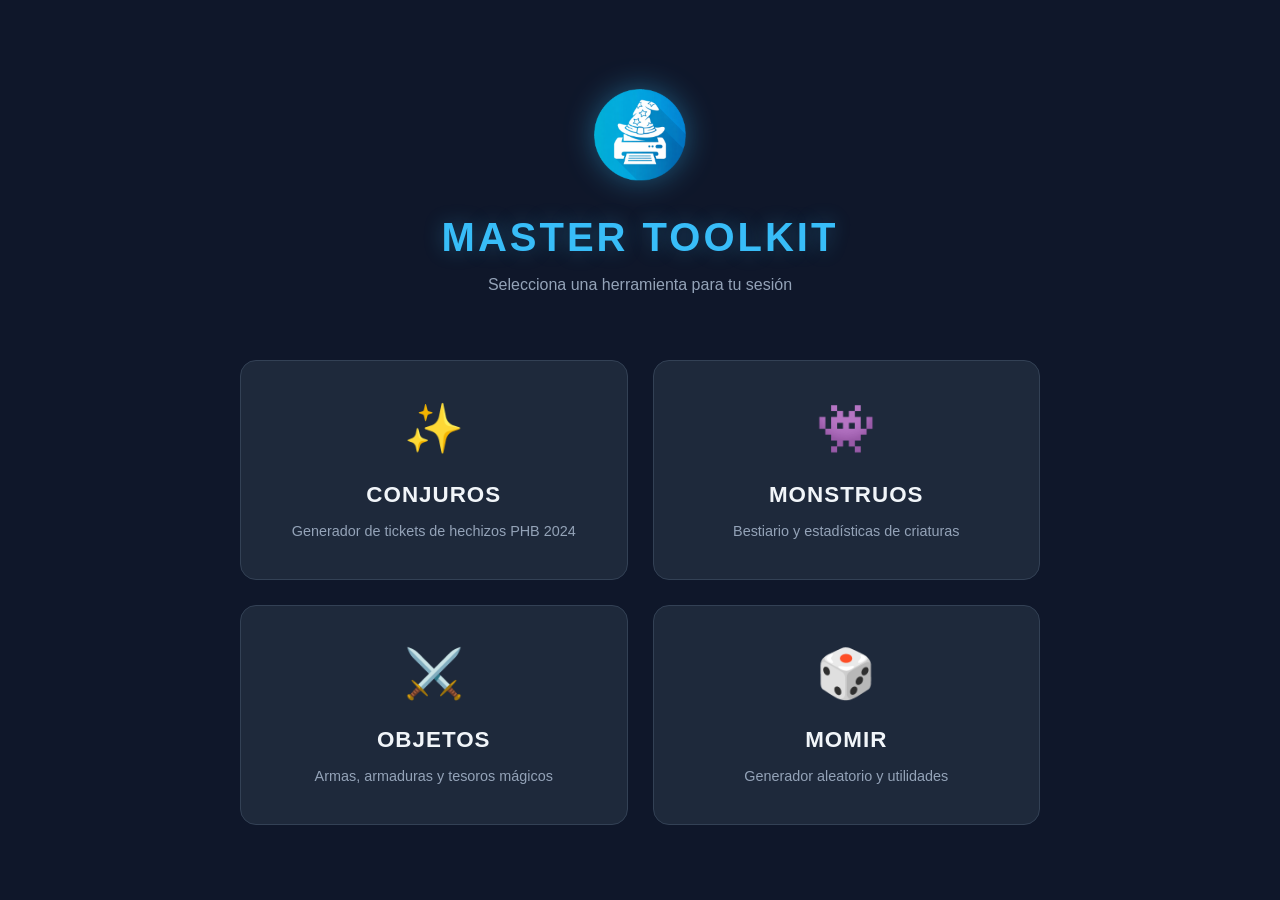
==== commit cec91351: "Index" ====
--- a/web/index.html
+++ b/web/index.html
@@ -4,7 +4,13 @@
 <head>
     <meta charset="UTF-8">
     <meta name="viewport" content="width=device-width, initial-scale=1.0">
+    <meta name="theme-color" content="#0f172a">
     <title>Gestor de Campaña - D&D 2024</title>
+    <link rel="icon" type="image/png" sizes="32x32" href="favicon-32x32.png">
+    <link rel="icon" type="image/png" sizes="16x16" href="favicon-16x16.png">
+    <link rel="shortcut icon" href="favicon.ico">
+    <link rel="apple-touch-icon" sizes="180x180" href="apple-touch-icon.png">
+    <link rel="manifest" href="site.webmanifest">
     <link rel="stylesheet" href="css/main.css">
     <link rel="stylesheet" href="css/index.css">
 </head>
@@ -12,6 +18,9 @@
 <body>
 
     <header>
+        <div class="logo-container">
+            <img src="apple-touch-icon.png" alt="Logo Maestro" class="main-logo">
+        </div>
         <h1>Master Toolkit</h1>
         <p>Selecciona una herramienta para tu sesión</p>
     </header>
--- a/web/css/index.css
+++ b/web/css/index.css
@@ -100,6 +100,40 @@
   opacity: 1;
 }
 
+.logo-container {
+  margin-bottom: 20px;
+  display: flex;
+  justify-content: center;
+}
+
+.main-logo {
+  width: 120px; /* Ajusta el tamaño a tu gusto */
+  height: 120px;
+  border-radius: 20%; /* Bordes suavizados como los iconos de app */
+  object-fit: contain;
+  filter: drop-shadow(0 0 15px rgba(56, 189, 248, 0.4));
+  transition: var(--transition);
+  animation: floating 3s ease-in-out infinite; /* Efecto levitación */
+}
+
+.main-logo:hover {
+  filter: drop-shadow(0 0 25px rgba(56, 189, 248, 0.7));
+  transform: scale(1.05);
+}
+
+/* Animación de levitación mágica */
+@keyframes floating {
+  0% {
+    transform: translateY(0px);
+  }
+  50% {
+    transform: translateY(-10px);
+  }
+  100% {
+    transform: translateY(0px);
+  }
+}
+
 @media (max-width: 600px) {
   .menu-grid {
     grid-template-columns: 1fr;
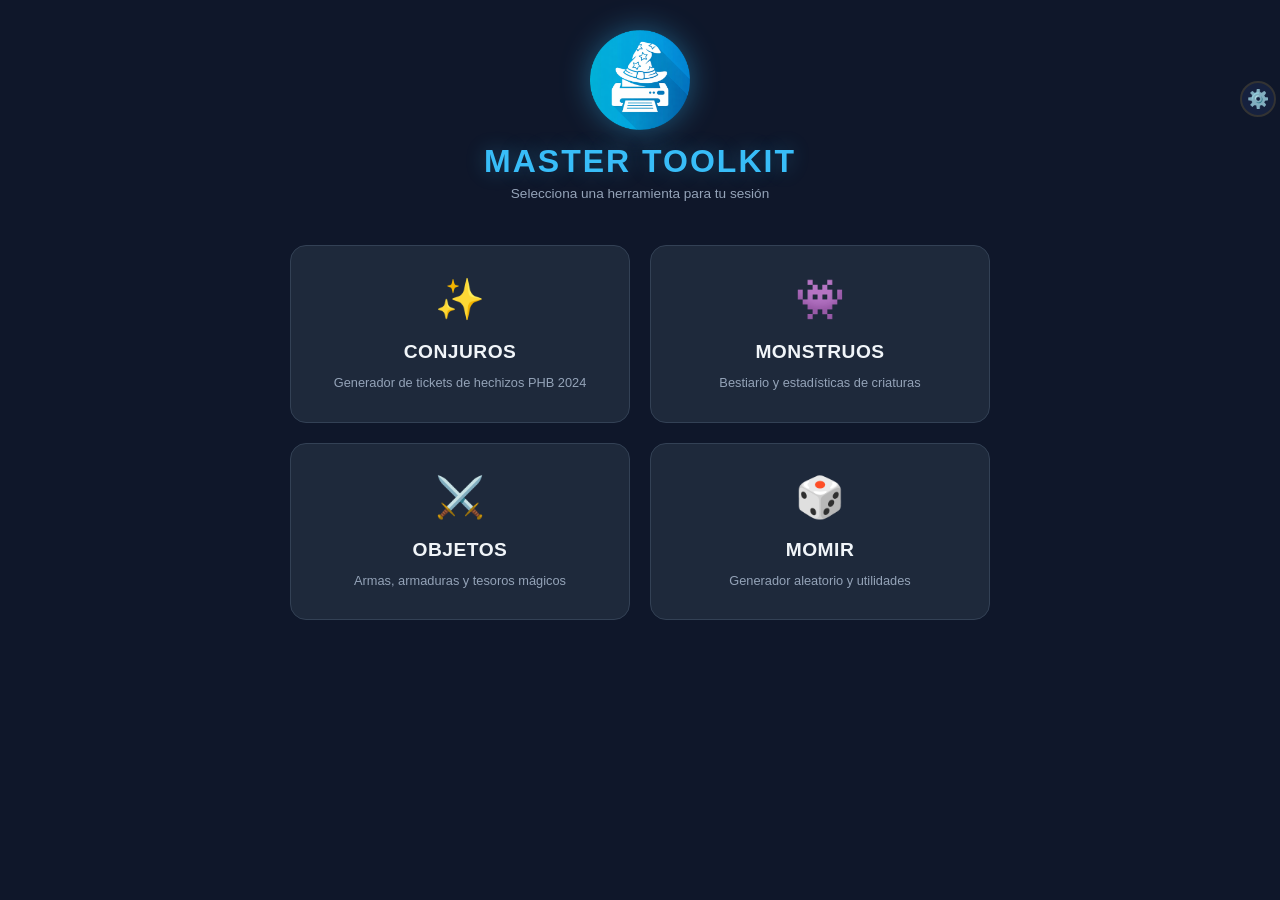
==== commit 79cabf5b: "config" ====
--- a/web/index.html
+++ b/web/index.html
@@ -16,6 +16,87 @@
 </head>
 
 <body>
+
+    <button class="config-btn" onclick="toggleConfig()">⚙️</button>
+    <div class="config-overlay" id="configOverlay" onclick="toggleConfig()"></div>
+    <div class="config-panel" id="configPanel">
+        <button class="config-close" onclick="toggleConfig()">&times;</button>
+        <h2>MXW01 Config</h2>
+        <p>Configuración para la impresora térmica MXW01</p>
+
+        <h3>Dispositivo</h3>
+        <div class="config-section">
+            <label for="deviceName">Nombre del dispositivo</label>
+            <input type="text" id="deviceName" placeholder="Ej: MXW01-1234">
+
+            <label for="deviceMAC">Dirección MAC</label>
+            <input type="text" id="deviceMAC" placeholder="XX:XX:XX:XX:XX:XX">
+        </div>
+
+        <h3>Opciones de impresión</h3>
+        <div class="config-section">
+            <label for="ditherSelect">Dithering</label>
+            <select id="ditherSelect">
+                <option value="threshold">Threshold</option>
+                <option value="steinberg">Steinberg</option>
+                <option value="bayer">Bayer</option>
+                <option value="atkinson">Atkinson</option>
+                <option value="pattern">Pattern</option>
+            </select>
+
+            <label for="rotateSelect">Ángulo de rotación</label>
+            <select id="rotateSelect">
+                <option value="0">0°</option>
+                <option value="90">90°</option>
+                <option value="180">180°</option>
+                <option value="270">270°</option>
+            </select>
+
+            <label for="flipSelect">Voltear imagen</label>
+            <select id="flipSelect">
+                <option value="none">Ninguno</option>
+                <option value="h">Horizontal</option>
+                <option value="v">Vertical</option>
+                <option value="both">Ambos</option>
+            </select>
+
+            <label for="brightnessInput">Brillo: <span id="brightnessValue">128</span> / 255</label>
+            <input type="range" id="brightnessInput" min="0" max="255" step="1" class="slider-input">
+
+            <label for="intensityInput">Intensidad: <span id="intensityValue">93</span> / 255</label>
+            <input type="range" id="intensityInput" min="0" max="255" step="1" class="slider-input">
+        </div>
+
+        <div class="info-box">
+            <h4>📖 Descripciones</h4>
+            <p><strong>Métodos de dithering:</strong><br>
+                • <strong>Threshold:</strong> Texto y gráficos simples<br>
+                • <strong>Steinberg:</strong> Fotos y uso general<br>
+                • <strong>Bayer:</strong> Patrones y texturas<br>
+                • <strong>Atkinson:</strong> Cómics e ilustraciones<br>
+                • <strong>Pattern:</strong> Efectos especiales</p>
+
+            <p><strong>Brillo:</strong> Ajusta la luminosidad antes de imprimir<br>
+                • <strong>0-127:</strong> Imagen más oscura<br>
+                • <strong>128:</strong> Normal (recomendado)<br>
+                • <strong>129-255:</strong> Imagen más clara</p>
+
+            <p><strong>Intensidad:</strong> Temperatura del cabezal térmico<br>
+                • <strong>50-80:</strong> Impresión ligera<br>
+                • <strong>80-100:</strong> Normal (recomendado)<br>
+                • <strong>100-150:</strong> Impresión oscura<br>
+                • <strong>150-255:</strong> Muy oscuro (riesgo de daño al papel)</p>
+        </div>
+
+        <h3>Preajustes</h3>
+        <div class="presets-section">
+            <button class="preset-btn" data-preset="text">📄 Texto</button>
+            <button class="preset-btn" data-preset="photos">🖼️ Fotos</button>
+            <button class="preset-btn" data-preset="qr">📱 QR</button>
+            <button class="preset-btn" data-preset="light">☀️ Claro</button>
+            <button class="preset-btn" data-preset="dark">🌙 Oscuro</button>
+        </div>
+    </div>
 
     <header>
         <div class="logo-container">
@@ -53,6 +134,7 @@
 
     </div>
 
+    <script src="js/config.js"></script>
 </body>
 
 </html>
--- a/web/css/main.css
+++ b/web/css/main.css
@@ -5,6 +5,15 @@
   --accent: #38bdf8;
   --border-ui: #334155;
   --transition: all 0.3s cubic-bezier(0.4, 0, 0.2, 1);
+  --breakpoint-mobile: 768px;
+  --breakpoint-tablet: 1024px;
+  box-sizing: border-box;
+}
+
+*,
+*:before,
+*:after {
+  box-sizing: inherit;
 }
 
 body {
@@ -15,6 +24,181 @@
   display: flex;
   flex-direction: column;
   align-items: center;
+}
+
+.top-nav {
+  display: grid;
+  grid-template-columns: 1fr auto 1fr;
+  align-items: center;
+  width: 100%;
+  background: var(--bg-card);
+  border-bottom: 1px solid var(--border-ui);
+  padding: 0 30px;
+  height: 65px;
+  position: sticky;
+  top: 0;
+  z-index: 1000;
+  box-shadow: 0 4px 15px rgba(0, 0, 0, 0.4);
+  box-sizing: border-box;
+}
+
+.nav-left {
+  display: flex;
+  justify-content: flex-start;
+}
+.nav-center {
+  display: flex;
+  justify-content: center;
+}
+.nav-right {
+  display: flex;
+  justify-content: flex-end;
+  height: 100%;
+}
+
+.nav-logo {
+  display: flex;
+  align-items: center;
+  gap: 12px;
+  text-decoration: none;
+  transition: var(--transition);
+}
+
+.nav-logo img {
+  width: 32px;
+  height: 32px;
+  filter: drop-shadow(0 0 8px var(--accent));
+}
+
+.nav-logo span {
+  color: var(--accent);
+  font-weight: 800;
+  text-transform: uppercase;
+  letter-spacing: 1px;
+  font-size: 0.9rem;
+}
+
+.nav-logo:hover {
+  transform: scale(1.03);
+  opacity: 0.9;
+}
+
+.current-tool-title {
+  color: var(--text-main);
+  font-size: 0.9rem;
+  font-weight: 800;
+  text-transform: uppercase;
+  letter-spacing: 2px;
+  background: rgba(56, 189, 248, 0.1);
+  padding: 8px 24px;
+  border-radius: 50px;
+  border: 1px solid rgba(56, 189, 248, 0.3);
+  white-space: nowrap;
+  box-shadow: inset 0 0 10px rgba(56, 189, 248, 0.1);
+}
+
+.nav-links {
+  display: flex;
+  gap: 5px;
+  height: 100%;
+}
+
+.nav-item {
+  text-decoration: none;
+  color: #94a3b8;
+  font-size: 0.8rem;
+  font-weight: 700;
+  text-transform: uppercase;
+  letter-spacing: 1px;
+  display: flex;
+  align-items: center;
+  padding: 0 15px;
+  height: 100%;
+  border-bottom: 3px solid transparent;
+  transition: var(--transition);
+  box-sizing: border-box;
+}
+
+.nav-item:hover {
+  color: var(--accent);
+  background: rgba(56, 189, 248, 0.05);
+}
+
+.nav-item.active {
+  color: var(--accent);
+  border-bottom: 3px solid var(--accent);
+  background: rgba(56, 189, 248, 0.1);
+}
+
+.tool-dropdown {
+  position: relative;
+  display: inline-block;
+}
+
+.dropdown-content {
+  display: none;
+  position: absolute;
+  top: 100%;
+  left: 50%;
+  transform: translateX(-50%);
+  background: var(--bg-card);
+  min-width: 200px;
+  box-shadow: 0 15px 30px rgba(0, 0, 0, 0.5);
+  border: 1px solid var(--border-ui);
+  border-radius: 12px;
+  z-index: 1100;
+  margin-top: 10px;
+  overflow: hidden;
+  animation: fadeInDown 0.2s ease-out;
+}
+
+.tool-dropdown:hover .dropdown-content {
+  display: block;
+}
+
+.dropdown-header {
+  background: rgba(56, 189, 248, 0.1);
+  padding: 10px;
+  font-size: 0.7rem;
+  font-weight: 800;
+  color: var(--accent);
+  text-align: center;
+  border-bottom: 1px solid var(--border-ui);
+}
+
+.history-item {
+  padding: 12px 20px;
+  font-size: 0.85rem;
+  color: var(--text-main);
+  cursor: pointer;
+  display: block;
+  transition: background 0.2s;
+  border-bottom: 1px solid rgba(51, 65, 85, 0.5);
+  white-space: nowrap;
+}
+
+.history-item:hover {
+  background: rgba(56, 189, 248, 0.1);
+  color: var(--accent);
+}
+
+.empty-history {
+  padding: 15px;
+  display: block;
+  font-size: 0.8rem;
+  color: #64748b;
+  text-align: center;
+}
+
+@keyframes fadeInDown {
+  from {
+    opacity: 0;
+    transform: translate(-50%, -10px);
+  }
+  to {
+    opacity: 1;
+    transform: translate(-50%, 0);
+  }
 }
 
 button {
@@ -43,3 +227,506 @@
   background: #1e293b;
   color: #64748b;
 }
+
+.config-btn {
+  position: fixed;
+  top: 81px;
+  right: 4px;
+  width: 36px;
+  height: 36px;
+  border-radius: 50%;
+  background: #16213e;
+  border: 2px solid #333;
+  color: #aaa;
+  font-size: 18px;
+  font-weight: bold;
+  cursor: pointer;
+  display: flex;
+  align-items: center;
+  justify-content: center;
+  z-index: 1000;
+  transition: all 0.15s;
+}
+
+.config-btn:hover {
+  border-color: #60a5fa;
+  color: #eee;
+}
+
+.config-panel {
+  position: fixed;
+  top: 0;
+  right: -360px;
+  width: 340px;
+  max-width: 85vw;
+  height: 100vh;
+  background: #16213e;
+  border-left: 1px solid #333;
+  padding: 20px;
+  overflow-y: auto;
+  z-index: 1100;
+  transition: right 0.25s ease;
+}
+
+.config-panel.open {
+  right: 0;
+}
+
+.config-overlay {
+  position: fixed;
+  top: 0;
+  left: 0;
+  width: 100vw;
+  height: 100vh;
+  background: rgba(0, 0, 0, 0.5);
+  z-index: 1099;
+  display: none;
+}
+
+.config-overlay.open {
+  display: block;
+}
+
+.config-panel h2 {
+  font-size: 18px;
+  margin-bottom: 16px;
+  color: #eee;
+}
+
+.config-panel h3 {
+  font-size: 15px;
+  margin: 16px 0 8px;
+  color: #60a5fa;
+}
+
+.config-panel p,
+.config-panel li {
+  font-size: 13px;
+  color: #ccc;
+  line-height: 1.5;
+  margin-bottom: 8px;
+}
+
+.config-panel ul {
+  padding-left: 18px;
+  margin-bottom: 12px;
+}
+
+.config-panel a {
+  color: #60a5fa;
+  text-decoration: none;
+}
+
+.config-panel a:hover {
+  text-decoration: underline;
+}
+
+.config-close {
+  position: absolute;
+  top: 12px;
+  right: 12px;
+  width: auto;
+  background: none;
+  border: none;
+  color: #aaa;
+  font-size: 22px;
+  letter-spacing: 0;
+  cursor: pointer;
+  padding: 4px 8px;
+}
+
+.config-close:hover {
+  color: #eee;
+}
+
+.config-panel input[type="text"],
+.config-panel select {
+  width: 100%;
+  padding: 10px 14px;
+  background: #0f172a;
+  border: 1px solid #334155;
+  border-radius: 10px;
+  color: #f1f5f9;
+  font-size: 14px;
+  transition: all 0.2s ease;
+  margin-bottom: 8px;
+}
+
+.config-panel input[type="text"]:focus,
+.config-panel select:focus {
+  outline: none;
+  border-color: #60a5fa;
+  box-shadow: 0 0 0 2px rgba(96, 165, 250, 0.2);
+  background: #1e293b;
+}
+
+.config-panel label {
+  display: block;
+  margin-top: 14px;
+  margin-bottom: 6px;
+  font-weight: 600;
+  color: #e2e8f0;
+  font-size: 13px;
+  letter-spacing: 0.3px;
+}
+
+.config-panel .slider-input {
+  width: 100%;
+  height: 6px;
+  -webkit-appearance: none;
+  background: #334155;
+  border-radius: 5px;
+  outline: none;
+  margin: 12px 0 8px;
+}
+
+.config-panel .slider-input::-webkit-slider-thumb {
+  -webkit-appearance: none;
+  width: 18px;
+  height: 18px;
+  border-radius: 50%;
+  background: #60a5fa;
+  cursor: pointer;
+  border: none;
+  transition: transform 0.1s ease;
+  box-shadow: 0 2px 8px rgba(96, 165, 250, 0.4);
+}
+
+.config-panel .slider-input::-webkit-slider-thumb:hover {
+  transform: scale(1.2);
+  background: #3b82f6;
+}
+
+.config-panel .slider-input::-moz-range-thumb {
+  width: 18px;
+  height: 18px;
+  border-radius: 50%;
+  background: #60a5fa;
+  cursor: pointer;
+  border: none;
+}
+
+.config-panel label span {
+  color: #60a5fa;
+  font-weight: 700;
+  background: rgba(96, 165, 250, 0.15);
+  padding: 2px 8px;
+  border-radius: 20px;
+  font-size: 12px;
+}
+
+.config-panel .info-box {
+  background: rgba(15, 23, 42, 0.8);
+  border: 1px solid #334155;
+  border-radius: 12px;
+  padding: 14px 16px;
+  margin: 20px 0 16px;
+}
+
+.config-panel .info-box h4 {
+  margin: 0 0 12px 0;
+  font-size: 13px;
+  color: #60a5fa;
+  font-weight: 700;
+  letter-spacing: 0.5px;
+}
+
+.config-panel .info-box p {
+  margin: 0 0 12px 0;
+  font-size: 12px;
+  line-height: 1.6;
+  color: #cbd5e1;
+}
+
+.config-panel .info-box p:last-child {
+  margin-bottom: 0;
+}
+
+.config-panel .info-box strong {
+  color: #f1f5f9;
+}
+
+.presets-section {
+  display: grid;
+  grid-template-columns: repeat(auto-fit, minmax(85px, 1fr));
+  gap: 10px;
+  margin: 12px 0 20px;
+}
+
+.preset-btn {
+  background: linear-gradient(135deg, #1e293b 0%, #0f172a 100%);
+  border: 1px solid #334155;
+  padding: 10px 8px;
+  border-radius: 30px;
+  color: #e2e8f0;
+  cursor: pointer;
+  font-size: 13px;
+  font-weight: 600;
+  transition: all 0.2s ease;
+  text-align: center;
+  box-shadow: 0 2px 4px rgba(0, 0, 0, 0.2);
+}
+
+.preset-btn:hover {
+  background: linear-gradient(135deg, #2d3a5a 0%, #1e293b 100%);
+  border-color: #60a5fa;
+  transform: translateY(-2px);
+  box-shadow: 0 6px 12px rgba(0, 0, 0, 0.3);
+  color: #ffffff;
+}
+
+.preset-btn:active {
+  transform: translateY(0px);
+}
+
+.preset-btn[data-preset="text"]:hover {
+  border-color: #60a5fa;
+}
+.preset-btn[data-preset="photos"]:hover {
+  border-color: #a855f7;
+}
+.preset-btn[data-preset="qr"]:hover {
+  border-color: #22c55e;
+}
+.preset-btn[data-preset="light"]:hover {
+  border-color: #facc15;
+}
+.preset-btn[data-preset="dark"]:hover {
+  border-color: #3b82f6;
+}
+
+.config-section {
+  margin-bottom: 8px;
+}
+
+.config-panel::-webkit-scrollbar {
+  width: 6px;
+}
+
+.config-panel::-webkit-scrollbar-track {
+  background: #0f172a;
+  border-radius: 3px;
+}
+
+.config-panel::-webkit-scrollbar-thumb {
+  background: #334155;
+  border-radius: 3px;
+}
+
+.config-panel::-webkit-scrollbar-thumb:hover {
+  background: #60a5fa;
+}
+
+@media (min-width: 769px) and (max-width: 1024px) {
+  .top-nav {
+    padding: 0 20px;
+    height: 60px;
+  }
+
+  .nav-logo span {
+    font-size: 0.8rem;
+  }
+
+  .nav-logo img {
+    width: 28px;
+    height: 28px;
+  }
+
+  .current-tool-title {
+    font-size: 0.8rem;
+    padding: 6px 18px;
+    white-space: nowrap;
+  }
+
+  .nav-item {
+    padding: 0 12px;
+    font-size: 0.75rem;
+  }
+
+  .nav-links {
+    gap: 2px;
+  }
+}
+
+@media (min-width: 769px) and (max-width: 1280px) and (orientation: landscape) {
+  .top-nav {
+    height: 52px;
+    padding: 0 16px;
+  }
+
+  .nav-logo img {
+    width: 26px;
+    height: 26px;
+  }
+
+  .nav-logo span {
+    font-size: 0.75rem;
+  }
+
+  .current-tool-title {
+    font-size: 0.7rem;
+    padding: 5px 14px;
+  }
+
+  .nav-item {
+    padding: 0 10px;
+    font-size: 0.7rem;
+    height: 52px;
+  }
+
+  .dropdown-content {
+    max-height: 350px;
+    overflow-y: auto;
+  }
+}
+
+@media (min-width: 1281px) and (max-width: 1600px) and (orientation: landscape) and (min-resolution: 2dppx) {
+  .top-nav {
+    height: 58px;
+  }
+
+  .nav-item {
+    height: 58px;
+  }
+}
+
+@media (max-width: 768px) {
+  .top-nav {
+    padding: 0 12px;
+    height: auto;
+    min-height: 55px;
+    grid-template-columns: 1fr auto !important;
+    gap: 10px;
+  }
+
+  .nav-left {
+    justify-content: flex-start;
+  }
+
+  .nav-logo img {
+    width: 28px;
+    height: 28px;
+  }
+
+  .nav-logo span {
+    display: none;
+  }
+
+  .nav-center {
+    display: none !important;
+  }
+
+  .nav-right {
+    justify-content: flex-end;
+  }
+
+  .nav-links {
+    gap: 0;
+    height: auto;
+  }
+
+  .nav-item {
+    padding: 0 8px;
+    font-size: 0.7rem;
+    letter-spacing: 0.5px;
+    height: 55px;
+  }
+
+  .tool-dropdown:hover .dropdown-content {
+    display: none;
+  }
+
+  button {
+    padding: 12px;
+    font-size: 0.9rem;
+  }
+
+  button,
+  .nav-item,
+  .card,
+  .checkbox-container,
+  .history-item {
+    cursor: pointer;
+    -webkit-tap-highlight-color: rgba(56, 189, 248, 0.2);
+  }
+
+  input,
+  select,
+  textarea {
+    font-size: 16px !important;
+  }
+
+  .dropdown-content {
+    position: fixed;
+    top: auto;
+    bottom: 20px;
+    left: 20px;
+    right: 20px;
+    transform: none;
+    max-height: 60vh;
+    overflow-y: auto;
+    border-radius: 16px;
+    z-index: 2000;
+  }
+
+  .tool-dropdown:hover .dropdown-content {
+    display: none;
+  }
+
+  .dropdown-content.active {
+    display: block !important;
+  }
+}
+
+@media (max-width: 480px) {
+  .top-nav {
+    padding: 0 8px;
+  }
+
+  .nav-item {
+    padding: 0 6px;
+    font-size: 0.65rem;
+  }
+
+  .nav-links {
+    gap: 0;
+  }
+}
+
+@media (max-width: 768px) and (orientation: landscape) {
+  .top-nav {
+    min-height: 48px;
+    height: 48px;
+  }
+
+  .nav-item {
+    height: 48px;
+    padding: 0 6px;
+    font-size: 0.6rem;
+  }
+
+  .nav-logo img {
+    width: 24px;
+    height: 24px;
+  }
+}
+
+@media print {
+  .top-nav,
+  .btn-back,
+  .db-selector-panel,
+  button:not(#btnPrint) {
+    display: none !important;
+  }
+
+  .main-container {
+    display: block;
+    padding: 0;
+    margin: 0;
+  }
+
+  canvas {
+    box-shadow: none;
+    border: 1px solid #ccc;
+  }
+}
--- a/web/css/index.css
+++ b/web/css/index.css
@@ -107,13 +107,13 @@
 }
 
 .main-logo {
-  width: 120px; /* Ajusta el tamaño a tu gusto */
+  width: 120px;
   height: 120px;
-  border-radius: 20%; /* Bordes suavizados como los iconos de app */
+  border-radius: 20%;
   object-fit: contain;
   filter: drop-shadow(0 0 15px rgba(56, 189, 248, 0.4));
   transition: var(--transition);
-  animation: floating 3s ease-in-out infinite; /* Efecto levitación */
+  animation: floating 3s ease-in-out infinite;
 }
 
 .main-logo:hover {
@@ -121,7 +121,6 @@
   transform: scale(1.05);
 }
 
-/* Animación de levitación mágica */
 @keyframes floating {
   0% {
     transform: translateY(0px);
@@ -134,11 +133,260 @@
   }
 }
 
-@media (max-width: 600px) {
+@media (min-width: 769px) and (max-width: 1024px) {
   .menu-grid {
-    grid-template-columns: 1fr;
-  }
+    gap: 20px;
+    width: 95%;
+    max-width: 700px;
+  }
+
+  .card {
+    padding: 30px 16px;
+  }
+
+  .card h3 {
+    font-size: 1.2rem;
+  }
+
+  .card p {
+    font-size: 0.85rem;
+  }
+
+  .card .icon {
+    font-size: 2.5rem;
+  }
+
+  header {
+    margin-bottom: 40px;
+  }
+
+  header h1 {
+    font-size: 2.2rem;
+  }
+
+  .main-logo {
+    width: 100px;
+    height: 100px;
+  }
+}
+
+@media (min-width: 769px) and (max-width: 1280px) and (orientation: landscape) {
+  body {
+    justify-content: flex-start;
+    padding-top: 20px;
+    min-height: 75vh;
+  }
+
+  header {
+    margin-bottom: 30px;
+    margin-top: 10px;
+  }
+
+  header h1 {
+    font-size: 2rem;
+    letter-spacing: 2px;
+    line-height: 1.2;
+  }
+
+  header p {
+    font-size: 0.85rem;
+    margin-top: 6px;
+  }
+
+  .logo-container {
+    margin-bottom: 12px;
+  }
+
+  .main-logo {
+    width: 100px;
+    height: 100px;
+    animation: floating 3s ease-in-out infinite;
+  }
+
+  .menu-grid {
+    display: grid;
+    grid-template-columns: repeat(2, 1fr);
+    gap: 20px;
+    width: 85%;
+    max-width: 700px;
+    margin: 0 auto;
+  }
+
+  .card {
+    padding: 30px 16px;
+    gap: 12px;
+  }
+
+  .card .icon {
+    font-size: 2.5rem;
+    margin-bottom: 6px;
+  }
+
+  .card h3 {
+    font-size: 1.2rem;
+    letter-spacing: 0.5px;
+  }
+
+  .card p {
+    font-size: 0.8rem;
+    line-height: 1.3;
+  }
+
+  .card:hover {
+    transform: translateY(-4px);
+  }
+}
+
+@media (min-width: 1281px) and (max-width: 1600px) and (orientation: landscape) and (min-resolution: 2dppx) {
+  .main-logo {
+    width: 110px;
+    height: 110px;
+  }
+
+  header h1 {
+    font-size: 2.2rem;
+  }
+
+  .card {
+    padding: 35px 18px;
+  }
+
+  .card .icon {
+    font-size: 2.8rem;
+  }
+}
+
+@media (max-width: 768px) {
+  body {
+    padding-top: 10vh;
+    min-height: auto;
+  }
+
+  .menu-grid {
+    grid-template-columns: 1fr !important;
+    gap: 16px;
+    width: 90%;
+    max-width: 400px;
+  }
+
+  .card {
+    padding: 25px 16px;
+    flex-direction: row;
+    justify-content: flex-start;
+    text-align: left;
+    gap: 20px;
+  }
+
+  .card .icon {
+    font-size: 2.5rem;
+    margin-bottom: 0;
+  }
+
+  .card h3 {
+    font-size: 1.2rem;
+  }
+
+  .card p {
+    font-size: 0.8rem;
+  }
+
+  .card:hover {
+    transform: translateY(-4px);
+  }
+
+  header {
+    margin-bottom: 30px;
+    padding: 0 16px;
+  }
+
   header h1 {
     font-size: 1.8rem;
-  }
-}
+    letter-spacing: 2px;
+  }
+
+  header p {
+    font-size: 0.9rem;
+  }
+
+  .logo-container {
+    margin-bottom: 16px;
+  }
+
+  .main-logo {
+    width: 80px;
+    height: 80px;
+  }
+}
+
+@media (max-width: 480px) {
+  header h1 {
+    font-size: 1.5rem;
+  }
+
+  .card {
+    padding: 18px 12px;
+    gap: 14px;
+  }
+
+  .card .icon {
+    font-size: 2rem;
+  }
+
+  .card h3 {
+    font-size: 1rem;
+  }
+
+  .card p {
+    font-size: 0.75rem;
+  }
+}
+
+@media (max-width: 768px) and (orientation: landscape) {
+  .menu-grid {
+    grid-template-columns: repeat(2, 1fr) !important;
+    gap: 10px;
+    max-width: 95%;
+  }
+
+  .card {
+    padding: 12px 8px;
+    flex-direction: column;
+    text-align: center;
+    gap: 6px;
+  }
+
+  .card .icon {
+    font-size: 1.6rem;
+  }
+
+  .card h3 {
+    font-size: 0.8rem;
+  }
+
+  .card p {
+    display: none;
+  }
+
+  header {
+    margin-bottom: 12px;
+  }
+
+  header h1 {
+    font-size: 1.2rem;
+  }
+
+  header p {
+    font-size: 0.7rem;
+    display: none;
+  }
+
+  .main-logo {
+    width: 60px;
+    height: 60px;
+    animation: floating 2s ease-in-out infinite;
+  }
+
+  .logo-container {
+    margin-bottom: 8px;
+  }
+}
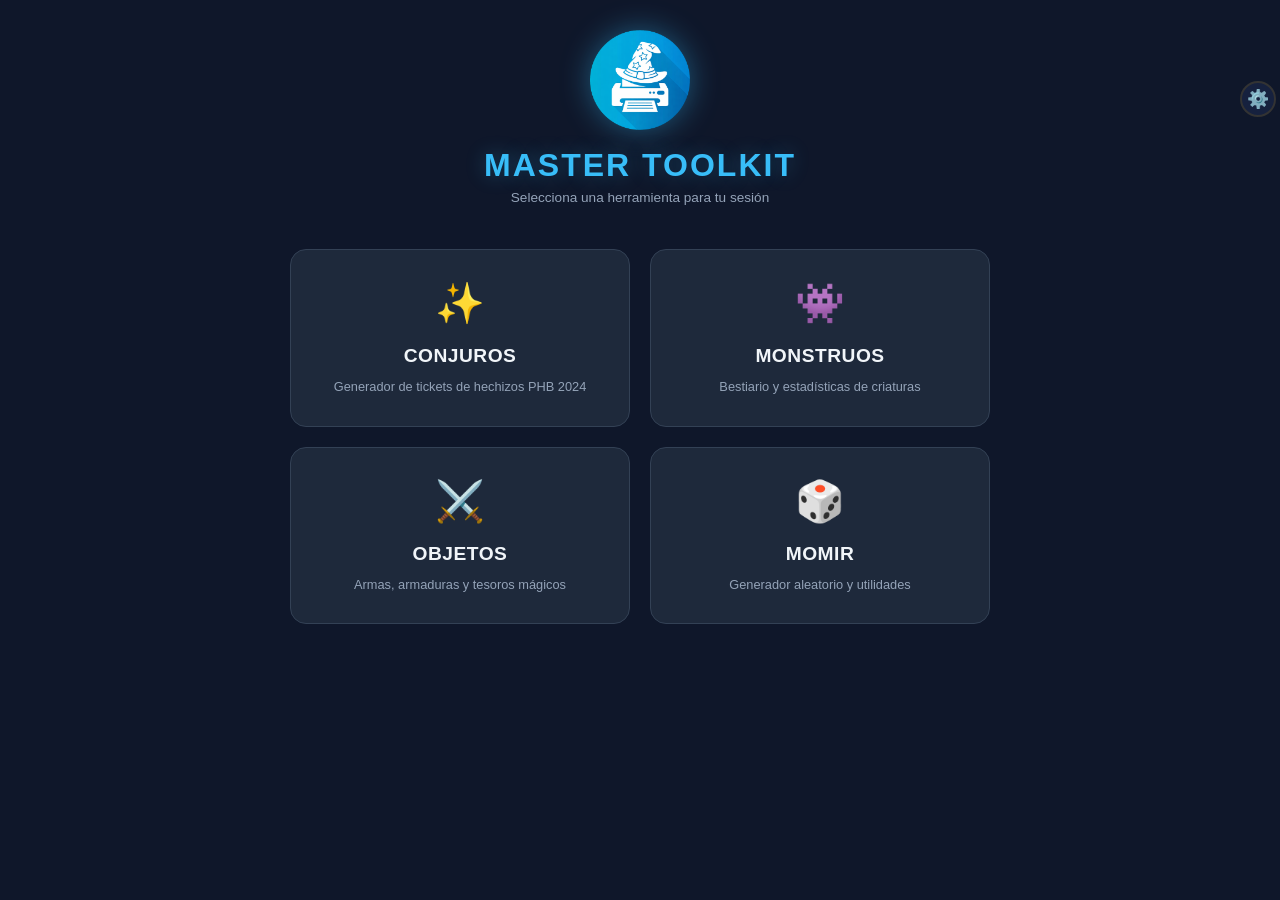
==== commit cfb0ea96: "imprimir" ====
--- a/web/index.html
+++ b/web/index.html
@@ -6,10 +6,10 @@
     <meta name="viewport" content="width=device-width, initial-scale=1.0">
     <meta name="theme-color" content="#0f172a">
     <title>Gestor de Campaña - D&D 2024</title>
-    <link rel="icon" type="image/png" sizes="32x32" href="favicon-32x32.png">
-    <link rel="icon" type="image/png" sizes="16x16" href="favicon-16x16.png">
+    <link rel="icon" type="image/png" sizes="32x32" href="icons/favicon-32x32.png">
+    <link rel="icon" type="image/png" sizes="16x16" href="icons/favicon-16x16.png">
     <link rel="shortcut icon" href="favicon.ico">
-    <link rel="apple-touch-icon" sizes="180x180" href="apple-touch-icon.png">
+    <link rel="apple-touch-icon" sizes="180x180" href="icons/apple-touch-icon.png">
     <link rel="manifest" href="site.webmanifest">
     <link rel="stylesheet" href="css/main.css">
     <link rel="stylesheet" href="css/index.css">
@@ -27,7 +27,7 @@
         <h3>Dispositivo</h3>
         <div class="config-section">
             <label for="deviceName">Nombre del dispositivo</label>
-            <input type="text" id="deviceName" placeholder="Ej: MXW01-1234">
+            <input type="text" id="deviceName" placeholder="MXW01-1234">
 
             <label for="deviceMAC">Dirección MAC</label>
             <input type="text" id="deviceMAC" placeholder="XX:XX:XX:XX:XX:XX">
@@ -100,7 +100,7 @@
 
     <header>
         <div class="logo-container">
-            <img src="apple-touch-icon.png" alt="Logo Maestro" class="main-logo">
+            <a href="imprimir.html"><img src="icons/apple-touch-icon.png" alt="Logo Maestro" class="main-logo"></a>
         </div>
         <h1>Master Toolkit</h1>
         <p>Selecciona una herramienta para tu sesión</p>
--- a/web/css/main.css
+++ b/web/css/main.css
@@ -373,6 +373,7 @@
 .config-panel .slider-input {
   width: 100%;
   height: 6px;
+  appearance: none;
   -webkit-appearance: none;
   background: #334155;
   border-radius: 5px;
@@ -517,6 +518,50 @@
   background: #60a5fa;
 }
 
+@keyframes popupSlideUp {
+  from {
+    opacity: 0;
+    transform: translateX(-50%) translateY(20px);
+  }
+  to {
+    opacity: 1;
+    transform: translateX(-50%) translateY(0);
+  }
+}
+
+@keyframes popupFadeOut {
+  from {
+    opacity: 1;
+    transform: translateX(-50%) translateY(0);
+  }
+  to {
+    opacity: 0;
+    transform: translateX(-50%) translateY(-10px);
+  }
+}
+
+.preset-feedback {
+  position: fixed;
+  bottom: 30px;
+  left: 50%;
+  transform: translateX(-50%);
+  background: linear-gradient(135deg, #22c55e, #16a34a);
+  color: white;
+  padding: 12px 24px;
+  border-radius: 50px;
+  font-size: 14px;
+  font-weight: 600;
+  z-index: 10000;
+  box-shadow: 0 10px 25px rgba(0, 0, 0, 0.3);
+  text-align: center;
+  white-space: nowrap;
+  animation: popupSlideUp 0.3s ease;
+  backdrop-filter: blur(4px);
+  border: 1px solid rgba(255, 255, 255, 0.2);
+  font-family: inherit;
+  pointer-events: none;
+}
+
 @media (min-width: 769px) and (max-width: 1024px) {
   .top-nav {
     padding: 0 20px;
@@ -676,6 +721,15 @@
   .dropdown-content.active {
     display: block !important;
   }
+
+  .preset-feedback {
+    white-space: normal;
+    max-width: 90vw;
+    text-align: center;
+    padding: 10px 20px;
+    font-size: 13px;
+    bottom: 20px;
+  }
 }
 
 @media (max-width: 480px) {
